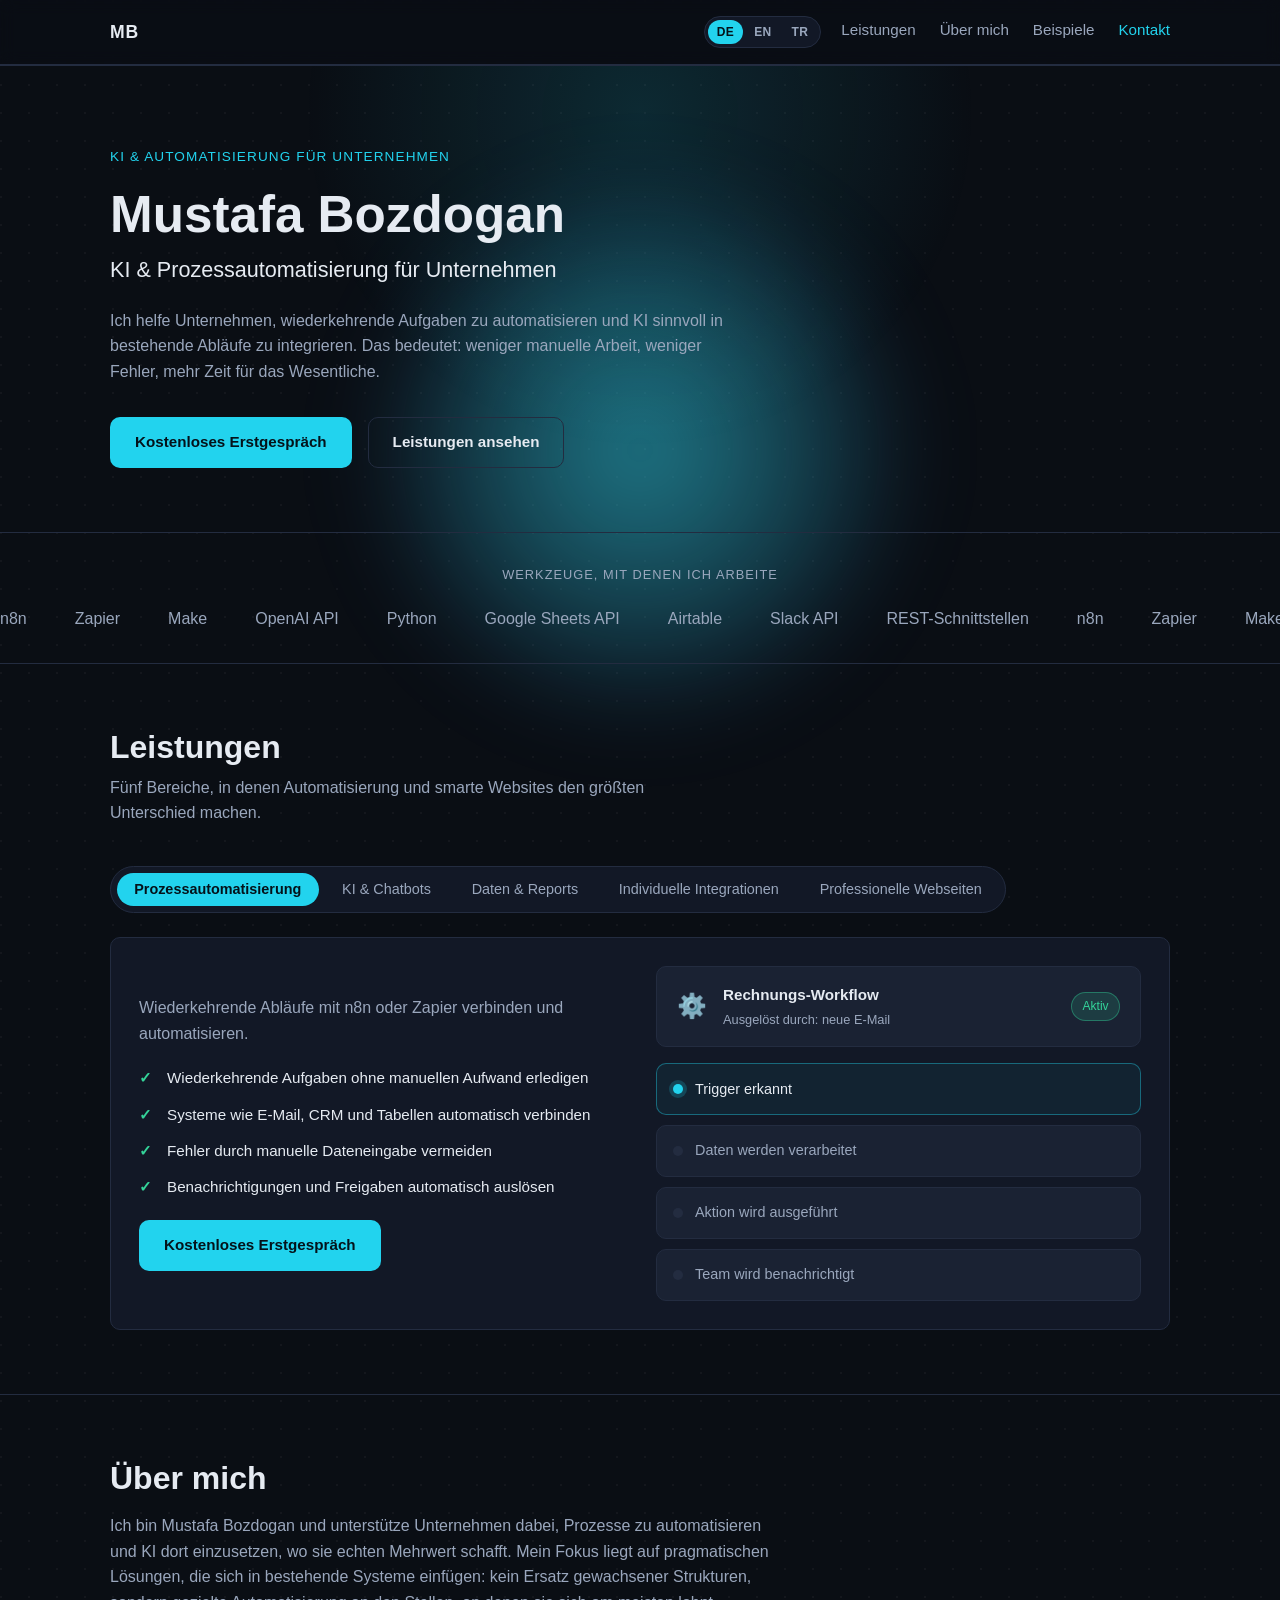
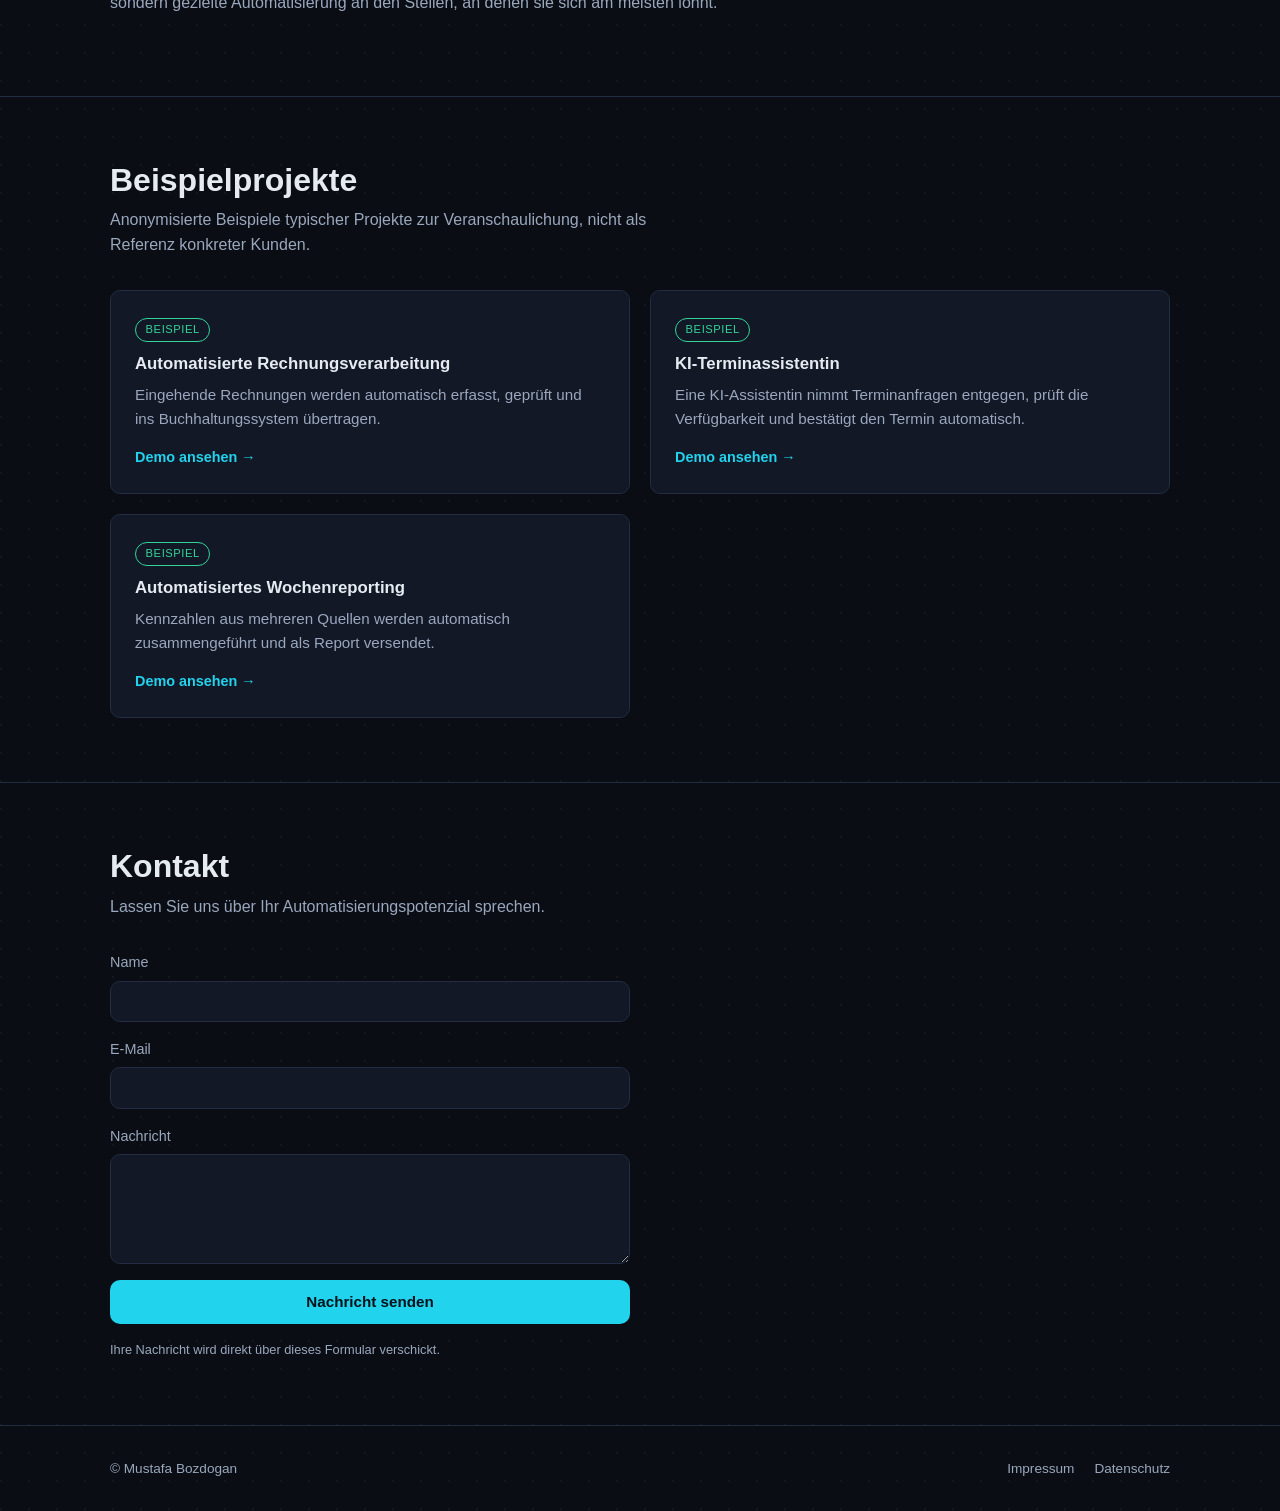
==== index.html @ 4655aa4f "Add "Professionelle Webseiten" service tab and site favicon New 5th services tab (DE/EN/TR) covering" ====
<!doctype html>
<html lang="de">
<head>
  <meta charset="UTF-8">
  <meta name="viewport" content="width=device-width, initial-scale=1.0">
  <title>Mustafa Bozdogan — KI & Prozessautomatisierung für Unternehmen</title>
  <meta name="description" content="Mustafa Bozdogan unterstützt Unternehmen bei der Automatisierung von Prozessen mit KI, n8n/Zapier-Workflows, Daten-Reporting und individuellen Software-Integrationen.">
  <meta property="og:title" content="Mustafa Bozdogan — KI & Prozessautomatisierung für Unternehmen">
  <meta property="og:description" content="KI- und Prozessautomatisierung für Unternehmen: Workflows, Chatbots, Reporting, individuelle Integrationen.">
  <meta property="og:type" content="website">
  <meta name="theme-color" content="#0a0e14">
  <link rel="icon" href="data:image/svg+xml,%3Csvg xmlns='http://www.w3.org/2000/svg' viewBox='0 0 64 64'%3E%3Crect width='64' height='64' rx='14' fill='%230a0e14'/%3E%3Ctext x='32' y='42' font-family='system-ui,sans-serif' font-size='26' font-weight='700' fill='%2322d3ee' text-anchor='middle'%3EMB%3C/text%3E%3C/svg%3E">
  <link rel="stylesheet" href="styles.css">
</head>
<body>
  <div class="scroll-progress" id="scrollProgress"></div>
  <header class="site-header">
    <div class="container header-inner">
      <a href="#hero" class="logo">MB</a>
      <div class="header-right">
        <div class="lang-switcher" role="group" aria-label="Sprache wählen / Language / Dil">
          <button type="button" class="lang-btn active" data-lang="de" aria-pressed="true">DE</button>
          <button type="button" class="lang-btn" data-lang="en" aria-pressed="false">EN</button>
          <button type="button" class="lang-btn" data-lang="tr" aria-pressed="false">TR</button>
        </div>
        <nav class="nav" id="nav">
          <a href="#services" data-i18n="nav.services">Leistungen</a>
          <a href="#about" data-i18n="nav.about">Über mich</a>
          <a href="#references" data-i18n="nav.references">Beispiele</a>
          <a href="#contact" class="nav-cta" data-i18n="nav.contact">Kontakt</a>
        </nav>
        <button class="nav-toggle" id="navToggle" aria-label="Menü öffnen" data-i18n-aria="nav.toggleLabel" aria-expanded="false" aria-controls="nav">
          <span></span><span></span><span></span>
        </button>
      </div>
    </div>
  </header>

  <main>
    <section id="hero" class="hero">
      <div class="container hero-inner">
        <p class="eyebrow reveal" style="transition-delay:0ms" data-i18n="hero.eyebrow">KI & Automatisierung für Unternehmen</p>
        <h1 class="reveal" style="transition-delay:80ms">Mustafa Bozdogan</h1>
        <p class="tagline reveal" style="transition-delay:160ms" data-i18n="hero.tagline">KI &amp; Prozessautomatisierung für Unternehmen</p>
        <p class="hero-text reveal" style="transition-delay:240ms" data-i18n="hero.text">
          Ich helfe Unternehmen, wiederkehrende Aufgaben zu automatisieren und
          KI sinnvoll in bestehende Abläufe zu integrieren. Das bedeutet: weniger
          manuelle Arbeit, weniger Fehler, mehr Zeit für das Wesentliche.
        </p>
        <div class="hero-actions reveal" style="transition-delay:320ms">
          <a href="#contact" class="btn btn-primary" data-i18n="common.ctaPrimary">Kostenloses Erstgespräch</a>
          <a href="#services" class="btn btn-secondary" data-i18n="hero.ctaSecondary">Leistungen ansehen</a>
        </div>
      </div>
    </section>

    <div class="ticker">
      <p class="ticker-label" data-i18n="ticker.label">Werkzeuge, mit denen ich arbeite</p>
      <div class="ticker-track">
        <div class="ticker-group">
          <span>n8n</span>
          <span>Zapier</span>
          <span>Make</span>
          <span>OpenAI API</span>
          <span>Python</span>
          <span>Google Sheets API</span>
          <span>Airtable</span>
          <span>Slack API</span>
          <span data-i18n="ticker.restApis">REST-Schnittstellen</span>
        </div>
        <div class="ticker-group" aria-hidden="true">
          <span>n8n</span>
          <span>Zapier</span>
          <span>Make</span>
          <span>OpenAI API</span>
          <span>Python</span>
          <span>Google Sheets API</span>
          <span>Airtable</span>
          <span>Slack API</span>
          <span data-i18n="ticker.restApis">REST-Schnittstellen</span>
        </div>
      </div>
    </div>

    <section id="services" class="services">
      <div class="container">
        <h2 class="reveal" data-i18n="services.heading">Leistungen</h2>
        <p class="section-intro reveal" data-i18n="services.intro">Fünf Bereiche, in denen Automatisierung und smarte Websites den größten Unterschied machen.</p>

        <div class="showcase reveal">
          <div class="tabs" role="tablist" aria-label="Leistungen" data-i18n-aria="services.heading">
            <button class="tab active" role="tab" id="tab-automation" aria-selected="true" aria-controls="panel-automation" data-i18n="services.tabAutomation">Prozessautomatisierung</button>
            <button class="tab" role="tab" id="tab-ai" aria-selected="false" aria-controls="panel-ai" tabindex="-1" data-i18n="services.tabAi">KI &amp; Chatbots</button>
            <button class="tab" role="tab" id="tab-data" aria-selected="false" aria-controls="panel-data" tabindex="-1" data-i18n="services.tabData">Daten &amp; Reports</button>
            <button class="tab" role="tab" id="tab-custom" aria-selected="false" aria-controls="panel-custom" tabindex="-1" data-i18n="services.tabCustom">Individuelle Integrationen</button>
            <button class="tab" role="tab" id="tab-web" aria-selected="false" aria-controls="panel-web" tabindex="-1" data-i18n="services.tabWeb">Professionelle Webseiten</button>
          </div>

          <div class="showcase-panel">
            <div class="tabpanel" role="tabpanel" id="panel-automation" aria-labelledby="tab-automation">
              <div class="showcase-text">
                <p data-i18n="services.automation.desc">Wiederkehrende Abläufe mit n8n oder Zapier verbinden und automatisieren.</p>
                <ul class="checklist">
                  <li data-i18n="services.automation.check1">Wiederkehrende Aufgaben ohne manuellen Aufwand erledigen</li>
                  <li data-i18n="services.automation.check2">Systeme wie E-Mail, CRM und Tabellen automatisch verbinden</li>
                  <li data-i18n="services.automation.check3">Fehler durch manuelle Dateneingabe vermeiden</li>
                  <li data-i18n="services.automation.check4">Benachrichtigungen und Freigaben automatisch auslösen</li>
                </ul>
                <a href="#contact" class="btn btn-primary" data-i18n="common.ctaPrimary">Kostenloses Erstgespräch</a>
              </div>
              <div class="showcase-visual">
                <div class="workflow-card">
                  <div class="workflow-card-icon" aria-hidden="true">⚙️</div>
                  <div>
                    <p class="workflow-card-title" data-i18n="services.automation.workflowTitle">Rechnungs-Workflow</p>
                    <p class="workflow-card-meta" data-i18n="services.automation.workflowMeta">Ausgelöst durch: neue E-Mail</p>
                  </div>
                  <span class="workflow-status" data-i18n="common.statusActive">Aktiv</span>
                </div>
                <ol class="stepper">
                  <li class="step active"><span class="step-dot"></span><span data-i18n="services.automation.step1">Trigger erkannt</span></li>
                  <li class="step"><span class="step-dot"></span><span data-i18n="services.automation.step2">Daten werden verarbeitet</span></li>
                  <li class="step"><span class="step-dot"></span><span data-i18n="services.automation.step3">Aktion wird ausgeführt</span></li>
                  <li class="step"><span class="step-dot"></span><span data-i18n="services.automation.step4">Team wird benachrichtigt</span></li>
                </ol>
              </div>
            </div>

            <div class="tabpanel" role="tabpanel" id="panel-ai" aria-labelledby="tab-ai" hidden>
              <div class="showcase-text">
                <p data-i18n="services.ai.desc">KI-gestützte Assistenten für Kundenservice oder interne Nutzung.</p>
                <ul class="checklist">
                  <li data-i18n="services.ai.check1">Kundenanfragen automatisch und rund um die Uhr beantworten</li>
                  <li data-i18n="services.ai.check2">Häufige Fragen sofort lösen, komplexe Fälle weiterleiten</li>
                  <li data-i18n="services.ai.check3">KI an Ihre eigenen Daten und Tools anbinden</li>
                  <li data-i18n="services.ai.check4">Nahtlose Übergabe an Ihr Team, wenn nötig</li>
                </ul>
                <a href="#contact" class="btn btn-primary" data-i18n="common.ctaPrimary">Kostenloses Erstgespräch</a>
              </div>
              <div class="showcase-visual">
                <div class="workflow-card">
                  <div class="workflow-card-icon" aria-hidden="true">🤖</div>
                  <div>
                    <p class="workflow-card-title" data-i18n="services.ai.workflowTitle">Support-Assistent</p>
                    <p class="workflow-card-meta" data-i18n="services.ai.workflowMeta">Kanal: Website-Chat</p>
                  </div>
                  <span class="workflow-status" data-i18n="common.statusActive">Aktiv</span>
                </div>
                <ol class="stepper">
                  <li class="step active"><span class="step-dot"></span><span data-i18n="services.ai.step1">Anfrage eingegangen</span></li>
                  <li class="step"><span class="step-dot"></span><span data-i18n="services.ai.step2">KI analysiert Anliegen</span></li>
                  <li class="step"><span class="step-dot"></span><span data-i18n="services.ai.step3">Antwort wird generiert</span></li>
                  <li class="step"><span class="step-dot"></span><span data-i18n="services.ai.step4">Bei Bedarf an Team übergeben</span></li>
                </ol>
              </div>
            </div>

            <div class="tabpanel" role="tabpanel" id="panel-data" aria-labelledby="tab-data" hidden>
              <div class="showcase-text">
                <p data-i18n="services.data.desc">Automatisch aktualisierte Reports und Dashboards statt manueller Excel-Arbeit.</p>
                <ul class="checklist">
                  <li data-i18n="services.data.check1">Kennzahlen aus mehreren Quellen automatisch zusammenführen</li>
                  <li data-i18n="services.data.check2">Reports pünktlich und ohne manuelle Excel-Arbeit erstellen</li>
                  <li data-i18n="services.data.check3">Dashboards immer aktuell halten</li>
                  <li data-i18n="services.data.check4">Zeit für Analyse statt Datensammlung gewinnen</li>
                </ul>
                <a href="#contact" class="btn btn-primary" data-i18n="common.ctaPrimary">Kostenloses Erstgespräch</a>
              </div>
              <div class="showcase-visual">
                <div class="workflow-card">
                  <div class="workflow-card-icon" aria-hidden="true">📊</div>
                  <div>
                    <p class="workflow-card-title" data-i18n="services.data.workflowTitle">Wochenreport</p>
                    <p class="workflow-card-meta" data-i18n="services.data.workflowMeta">Quellen: 3 Systeme</p>
                  </div>
                  <span class="workflow-status" data-i18n="common.statusActive">Aktiv</span>
                </div>
                <ol class="stepper">
                  <li class="step active"><span class="step-dot"></span><span data-i18n="services.data.step1">Daten werden abgerufen</span></li>
                  <li class="step"><span class="step-dot"></span><span data-i18n="services.data.step2">Werte werden zusammengeführt</span></li>
                  <li class="step"><span class="step-dot"></span><span data-i18n="services.data.step3">Report wird erstellt</span></li>
                  <li class="step"><span class="step-dot"></span><span data-i18n="services.data.step4">Report wird versendet</span></li>
                </ol>
              </div>
            </div>

            <div class="tabpanel" role="tabpanel" id="panel-custom" aria-labelledby="tab-custom" hidden>
              <div class="showcase-text">
                <p data-i18n="services.custom.desc">Maßgeschneiderte Schnittstellen, wenn Standardlösungen nicht ausreichen.</p>
                <ul class="checklist">
                  <li data-i18n="services.custom.check1">Maßgeschneiderte Schnittstellen zwischen Ihren Systemen</li>
                  <li data-i18n="services.custom.check2">Anbindung über APIs an bestehende Software</li>
                  <li data-i18n="services.custom.check3">Lösungen, die zu Ihren bestehenden Abläufen passen</li>
                  <li data-i18n="services.custom.check4">Skalierbar für wachsende Anforderungen</li>
                </ul>
                <a href="#contact" class="btn btn-primary" data-i18n="common.ctaPrimary">Kostenloses Erstgespräch</a>
              </div>
              <div class="showcase-visual">
                <div class="workflow-card">
                  <div class="workflow-card-icon" aria-hidden="true">🔗</div>
                  <div>
                    <p class="workflow-card-title" data-i18n="services.custom.workflowTitle">Individuelle Integration</p>
                    <p class="workflow-card-meta" data-i18n="services.custom.workflowMeta">Verbindung: 2 Systeme</p>
                  </div>
                  <span class="workflow-status" data-i18n="common.statusActive">Aktiv</span>
                </div>
                <ol class="stepper">
                  <li class="step active"><span class="step-dot"></span><span data-i18n="services.custom.step1">Anforderung analysiert</span></li>
                  <li class="step"><span class="step-dot"></span><span data-i18n="services.custom.step2">Schnittstelle entwickelt</span></li>
                  <li class="step"><span class="step-dot"></span><span data-i18n="services.custom.step3">Systeme verbunden</span></li>
                  <li class="step"><span class="step-dot"></span><span data-i18n="services.custom.step4">Getestet &amp; live</span></li>
                </ol>
              </div>
            </div>

            <div class="tabpanel" role="tabpanel" id="panel-web" aria-labelledby="tab-web" hidden>
              <div class="showcase-text">
                <p data-i18n="services.web.desc">Professionelle, moderne Webseiten – schnell, responsive und smart mit Automatisierung und KI verknüpft.</p>
                <ul class="checklist">
                  <li data-i18n="services.web.check1">Moderne, responsive Websites für Unternehmen und Selbstständige</li>
                  <li data-i18n="services.web.check2">Schnelle Ladezeiten und solide SEO-Grundlagen</li>
                  <li data-i18n="services.web.check3">Kontaktformulare, Chat und Automatisierungen direkt integriert</li>
                  <li data-i18n="services.web.check4">Individuelles Design, das zur Marke passt</li>
                </ul>
                <a href="#contact" class="btn btn-primary" data-i18n="common.ctaPrimary">Kostenloses Erstgespräch</a>
              </div>
              <div class="showcase-visual">
                <div class="workflow-card">
                  <div class="workflow-card-icon" aria-hidden="true">🌐</div>
                  <div>
                    <p class="workflow-card-title" data-i18n="services.web.workflowTitle">Firmenwebsite</p>
                    <p class="workflow-card-meta" data-i18n="services.web.workflowMeta">Status: Live geschaltet</p>
                  </div>
                  <span class="workflow-status" data-i18n="common.statusActive">Aktiv</span>
                </div>
                <ol class="stepper">
                  <li class="step active"><span class="step-dot"></span><span data-i18n="services.web.step1">Konzept &amp; Design</span></li>
                  <li class="step"><span class="step-dot"></span><span data-i18n="services.web.step2">Entwicklung</span></li>
                  <li class="step"><span class="step-dot"></span><span data-i18n="services.web.step3">SEO &amp; Performance-Check</span></li>
                  <li class="step"><span class="step-dot"></span><span data-i18n="services.web.step4">Live-Schaltung</span></li>
                </ol>
              </div>
            </div>
          </div>
        </div>
      </div>
    </section>

    <section id="about" class="about">
      <div class="container about-inner">
        <h2 class="reveal" data-i18n="about.heading">Über mich</h2>
        <p class="reveal" data-i18n="about.text">
          Ich bin Mustafa Bozdogan und unterstütze Unternehmen dabei, Prozesse zu
          automatisieren und KI dort einzusetzen, wo sie echten Mehrwert schafft.
          Mein Fokus liegt auf pragmatischen Lösungen, die sich in bestehende
          Systeme einfügen: kein Ersatz gewachsener Strukturen, sondern gezielte
          Automatisierung an den Stellen, an denen sie sich am meisten lohnt.
        </p>
      </div>
    </section>

    <section id="references" class="references">
      <div class="container">
        <h2 class="reveal" data-i18n="references.heading">Beispielprojekte</h2>
        <p class="section-intro reveal" data-i18n="references.intro">
          Anonymisierte Beispiele typischer Projekte zur Veranschaulichung, nicht als
          Referenz konkreter Kunden.
        </p>
        <div class="card-grid">
          <article class="card reveal">
            <span class="card-tag" data-i18n="references.tag">Beispiel</span>
            <h3 data-i18n="references.card1.title">Automatisierte Rechnungsverarbeitung</h3>
            <p data-i18n="references.card1.desc">Eingehende Rechnungen werden automatisch erfasst, geprüft und ins Buchhaltungssystem übertragen.</p>
            <a class="card-demo-link" href="demos/rechnungsverarbeitung.html" data-i18n="references.demoCta">Demo ansehen →</a>
          </article>
          <article class="card reveal">
            <span class="card-tag" data-i18n="references.tag">Beispiel</span>
            <h3 data-i18n="references.card2.title">KI-Terminassistentin</h3>
            <p data-i18n="references.card2.desc">Eine KI-Assistentin nimmt Terminanfragen entgegen, prüft die Verfügbarkeit und bestätigt den Termin automatisch.</p>
            <a class="card-demo-link" href="demos/terminassistentin.html" data-i18n="references.demoCta">Demo ansehen →</a>
          </article>
          <article class="card reveal">
            <span class="card-tag" data-i18n="references.tag">Beispiel</span>
            <h3 data-i18n="references.card3.title">Automatisiertes Wochenreporting</h3>
            <p data-i18n="references.card3.desc">Kennzahlen aus mehreren Quellen werden automatisch zusammengeführt und als Report versendet.</p>
            <a class="card-demo-link" href="demos/wochenbericht.html" data-i18n="references.demoCta">Demo ansehen →</a>
          </article>
        </div>
      </div>
    </section>

    <section id="contact" class="contact">
      <div class="container contact-inner">
        <h2 class="reveal" data-i18n="contact.heading">Kontakt</h2>
        <p class="section-intro reveal" data-i18n="contact.intro">Lassen Sie uns über Ihr Automatisierungspotenzial sprechen.</p>
        <form class="contact-form reveal" id="contactForm">
          <input type="hidden" name="access_key" value="852c663d-077a-46c2-bead-4a52824ffb37">
          <input type="hidden" name="subject" value="Neue Kontaktanfrage über die Website">
          <input type="checkbox" name="botcheck" class="hidden-field" tabindex="-1" autocomplete="off">
          <div class="form-row">
            <label for="name" data-i18n="contact.labelName">Name</label>
            <input type="text" id="name" name="name" required autocomplete="name">
          </div>
          <div class="form-row">
            <label for="email" data-i18n="contact.labelEmail">E-Mail</label>
            <input type="email" id="email" name="email" required autocomplete="email">
          </div>
          <div class="form-row">
            <label for="message" data-i18n="contact.labelMessage">Nachricht</label>
            <textarea id="message" name="message" rows="5" required></textarea>
          </div>
          <button type="submit" class="btn btn-primary" data-i18n="contact.submit">Nachricht senden</button>
          <p class="form-note" id="formStatus" data-i18n="contact.note">Ihre Nachricht wird direkt über dieses Formular verschickt.</p>
        </form>
      </div>
    </section>
  </main>

  <footer class="site-footer">
    <div class="container footer-inner">
      <p>&copy; <span id="year"></span> Mustafa Bozdogan</p>
      <nav class="footer-nav">
        <a href="impressum.html" data-i18n="footer.impressum">Impressum</a>
        <a href="datenschutz.html" data-i18n="footer.datenschutz">Datenschutz</a>
      </nav>
    </div>
  </footer>

  <script src="i18n.js"></script>
  <script src="script.js"></script>
</body>
</html>
---- styles.css ----
:root {
  --bg: #0a0e14;
  --surface: #121826;
  --surface-2: #1a2233;
  --border: #232c40;
  --text: #e6ebf2;
  --text-muted: #9aa7bd;
  --accent: #22d3ee;
  --accent-2: #34d399;
  --radius: 10px;
  --max-width: 1100px;
  --font: -apple-system, BlinkMacSystemFont, "Segoe UI", Roboto, Helvetica, Arial, sans-serif;
}

* {
  box-sizing: border-box;
}

html {
  scroll-behavior: smooth;
}

body {
  margin: 0;
  background: var(--bg);
  background-image:
    radial-gradient(circle at 1px 1px, rgba(255, 255, 255, 0.04) 1px, transparent 0);
  background-size: 28px 28px;
  color: var(--text);
  font-family: var(--font);
  line-height: 1.6;
  position: relative;
}

/* Site-wide ambient background: three blurred color blobs that drift
   independently behind all content. Fixed so it stays alive as you
   scroll, not just in the hero. Each blob animates via its own
   background-position entry so they don't move as one rigid group. */
body::before {
  content: "";
  position: fixed;
  inset: 0;
  z-index: -1;
  background-image:
    radial-gradient(34vw 34vw, rgba(34, 211, 238, 0.3), transparent 65%),
    radial-gradient(30vw 30vw, rgba(52, 211, 153, 0.22), transparent 65%),
    radial-gradient(36vw 36vw, rgba(59, 130, 246, 0.22), transparent 65%);
  background-repeat: no-repeat;
  background-position: 18% 22%, 82% 28%, 50% 85%;
  filter: blur(35px);
  animation: bg-drift 20s ease-in-out infinite;
  pointer-events: none;
}

@keyframes bg-drift {
  0%   { background-position: 18% 22%, 82% 28%, 50% 85%; }
  25%  { background-position: 38% 38%, 62% 55%, 70% 60%; }
  50%  { background-position: 12% 55%, 88% 12%, 30% 92%; }
  75%  { background-position: 32% 15%, 70% 42%, 58% 68%; }
  100% { background-position: 18% 22%, 82% 28%, 50% 85%; }
}

.container {
  max-width: var(--max-width);
  margin: 0 auto;
  padding: 0 1.25rem;
}

h1, h2, h3 {
  line-height: 1.2;
  margin: 0 0 0.5rem;
}

h2 {
  font-size: clamp(1.5rem, 1.2rem + 1.2vw, 2rem);
}

p {
  color: var(--text-muted);
}

a {
  color: var(--accent);
  text-decoration: none;
}

a:hover {
  text-decoration: underline;
}

/* Header */

.site-header {
  position: sticky;
  top: 0;
  z-index: 10;
  background: rgba(10, 14, 20, 0.85);
  backdrop-filter: blur(8px);
  border-bottom: 1px solid var(--border);
  transition: box-shadow 0.3s ease, border-color 0.3s ease;
}

.site-header.scrolled {
  box-shadow: 0 8px 24px rgba(0, 0, 0, 0.35);
  border-bottom-color: rgba(34, 211, 238, 0.25);
}

.header-inner {
  display: flex;
  align-items: center;
  justify-content: space-between;
  height: 64px;
}

.logo {
  font-weight: 700;
  font-size: 1.1rem;
  letter-spacing: 0.05em;
  color: var(--text);
  text-decoration: none;
}

.header-right {
  display: flex;
  align-items: center;
  gap: 1.25rem;
}

.lang-switcher {
  display: flex;
  gap: 0.15rem;
  background: var(--surface);
  border: 1px solid var(--border);
  border-radius: 999px;
  padding: 0.2rem;
  flex-shrink: 0;
}

.lang-btn {
  border: none;
  background: transparent;
  color: var(--text-muted);
  font-family: inherit;
  font-size: 0.75rem;
  font-weight: 600;
  letter-spacing: 0.03em;
  padding: 0.32rem 0.55rem;
  border-radius: 999px;
  cursor: pointer;
  transition: background 0.2s ease, color 0.2s ease;
}

.lang-btn:hover {
  color: var(--text);
}

.lang-btn.active {
  background: var(--accent);
  color: #04121a;
}

.nav {
  display: none;
  align-items: center;
  gap: 1.5rem;
}

.nav a {
  position: relative;
  color: var(--text-muted);
  font-size: 0.95rem;
  padding-bottom: 4px;
}

.nav a::after {
  content: "";
  position: absolute;
  left: 0;
  bottom: 0;
  width: 0;
  height: 2px;
  background: var(--accent);
  transition: width 0.25s ease;
}

.nav a:hover {
  color: var(--text);
  text-decoration: none;
}

.nav a:hover::after,
.nav a.active::after {
  width: 100%;
}

.nav a.active {
  color: var(--text);
}

.nav-cta {
  color: var(--accent) !important;
}

.nav-toggle {
  display: flex;
  flex-direction: column;
  justify-content: center;
  gap: 5px;
  width: 36px;
  height: 36px;
  background: none;
  border: 1px solid var(--border);
  border-radius: 6px;
  cursor: pointer;
}

.nav-toggle span {
  display: block;
  height: 2px;
  margin: 0 7px;
  background: var(--text);
}

@media (min-width: 720px) {
  .nav {
    display: flex;
  }
  .nav-toggle {
    display: none;
  }
}

.nav.open {
  display: flex;
  flex-direction: column;
  position: absolute;
  top: 64px;
  left: 0;
  right: 0;
  background: var(--surface);
  border-bottom: 1px solid var(--border);
  padding: 1rem 1.25rem;
  gap: 1rem;
}

/* Hero */

.hero {
  position: relative;
  overflow: hidden;
  padding: 5rem 0 4rem;
}

.hero::before {
  content: "";
  position: absolute;
  inset: 0;
  background: radial-gradient(
    480px circle at var(--mx, 50%) var(--my, 10%),
    rgba(34, 211, 238, 0.14),
    transparent 70%
  );
  pointer-events: none;
}


.hero-inner {
  position: relative;
  z-index: 1;
}

.eyebrow {
  color: var(--accent);
  font-size: 0.85rem;
  letter-spacing: 0.08em;
  text-transform: uppercase;
  margin: 0 0 1rem;
}

.hero h1 {
  font-size: clamp(2.2rem, 1.8rem + 2vw, 3.2rem);
}

.tagline {
  font-size: clamp(1.1rem, 1rem + 0.5vw, 1.35rem);
  color: var(--text);
  margin: 0 0 1.25rem;
}

.hero-text {
  max-width: 620px;
  margin: 0 0 2rem;
}

.hero-actions {
  display: flex;
  flex-wrap: wrap;
  gap: 1rem;
}

.btn {
  display: inline-block;
  padding: 0.8rem 1.5rem;
  border-radius: var(--radius);
  font-weight: 600;
  font-size: 0.95rem;
  text-decoration: none;
  border: 1px solid transparent;
  cursor: pointer;
}

.btn:hover {
  text-decoration: none;
}

.btn-primary {
  background: var(--accent);
  color: #04121a;
}

.btn-primary:hover {
  background: #4ddfef;
}

.btn-secondary {
  background: transparent;
  border-color: var(--border);
  color: var(--text);
}

.btn-secondary:hover {
  border-color: var(--accent);
  color: var(--accent);
}

.hero .btn-primary {
  animation: cta-pulse 2.8s ease-in-out infinite;
}

.hero .btn-primary:hover {
  animation-play-state: paused;
}

@keyframes cta-pulse {
  0%, 100% { box-shadow: 0 0 0 0 rgba(34, 211, 238, 0.35); }
  50% { box-shadow: 0 0 0 10px rgba(34, 211, 238, 0); }
}

/* Sections */

section {
  padding: 4rem 0;
  border-top: 1px solid var(--border);
}

.section-intro {
  margin: 0 0 2rem;
  max-width: 560px;
}

.card-grid {
  display: grid;
  grid-template-columns: 1fr;
  gap: 1.25rem;
}

@media (min-width: 640px) {
  .card-grid {
    grid-template-columns: repeat(2, 1fr);
  }
}

.card {
  background: var(--surface);
  border: 1px solid var(--border);
  border-radius: var(--radius);
  padding: 1.5rem;
  transition: transform 0.25s ease, border-color 0.25s ease, box-shadow 0.25s ease;
}

.card:hover {
  transform: translateY(-4px);
  border-color: rgba(34, 211, 238, 0.4);
  box-shadow: 0 12px 30px rgba(0, 0, 0, 0.35);
}

.card-icon {
  font-size: 1.6rem;
  margin-bottom: 0.75rem;
}

.card h3 {
  font-size: 1.05rem;
  color: var(--text);
}

.card p {
  margin: 0;
  font-size: 0.95rem;
}

.card-tag {
  display: inline-block;
  font-size: 0.7rem;
  text-transform: uppercase;
  letter-spacing: 0.05em;
  color: var(--accent-2);
  border: 1px solid var(--accent-2);
  border-radius: 999px;
  padding: 0.15rem 0.6rem;
  margin-bottom: 0.75rem;
}

.card-demo-link {
  display: inline-block;
  margin-top: 0.9rem;
  font-size: 0.9rem;
  font-weight: 600;
  color: var(--accent);
  text-decoration: none;
}

.card-demo-link:hover {
  text-decoration: underline;
}

.about-inner p {
  max-width: 680px;
}

/* Services showcase (tabs + live process panel) */

.showcase {
  margin-top: 2.5rem;
}

.tabs {
  display: flex;
  flex-wrap: nowrap;
  overflow-x: auto;
  gap: 0.35rem;
  background: var(--surface);
  border: 1px solid var(--border);
  border-radius: 999px;
  padding: 0.35rem;
  width: fit-content;
  max-width: 100%;
}

.tab {
  flex-shrink: 0;
  padding: 0.55rem 1.1rem;
  border-radius: 999px;
  border: none;
  background: transparent;
  color: var(--text-muted);
  font-family: inherit;
  font-size: 0.9rem;
  cursor: pointer;
  transition: background 0.25s ease, color 0.25s ease;
}

.tab:hover {
  color: var(--text);
}

.tab.active {
  background: var(--accent);
  color: #04121a;
  font-weight: 600;
}

.showcase-panel {
  margin-top: 1.5rem;
  background: var(--surface);
  border: 1px solid var(--border);
  border-radius: var(--radius);
  padding: 1.75rem;
}

.tabpanel {
  display: grid;
  grid-template-columns: 1fr;
  gap: 2rem;
}

.tabpanel[hidden] {
  display: none;
}

@media (min-width: 800px) {
  .tabpanel {
    grid-template-columns: 1fr 1fr;
    align-items: center;
  }
}

.showcase-text p {
  margin-top: 0;
}

.checklist {
  list-style: none;
  margin: 1.25rem 0;
  padding: 0;
  display: flex;
  flex-direction: column;
  gap: 0.75rem;
}

.checklist li {
  position: relative;
  padding-left: 1.75rem;
  color: var(--text);
  font-size: 0.95rem;
}

.checklist li::before {
  content: "✓";
  position: absolute;
  left: 0;
  top: 0;
  color: var(--accent-2);
  font-weight: 700;
}

.showcase-visual {
  display: flex;
  flex-direction: column;
  gap: 1rem;
}

.workflow-card {
  display: flex;
  align-items: center;
  gap: 1rem;
  background: var(--surface-2);
  border: 1px solid var(--border);
  border-radius: var(--radius);
  padding: 1rem 1.25rem;
}

.workflow-card-icon {
  font-size: 1.5rem;
}

.workflow-card-title {
  margin: 0;
  font-weight: 600;
  color: var(--text);
  font-size: 0.95rem;
}

.workflow-card-meta {
  margin: 0.15rem 0 0;
  font-size: 0.8rem;
}

.workflow-status {
  margin-left: auto;
  font-size: 0.75rem;
  padding: 0.25rem 0.65rem;
  border-radius: 999px;
  background: rgba(52, 211, 153, 0.15);
  color: var(--accent-2);
  border: 1px solid rgba(52, 211, 153, 0.4);
  white-space: nowrap;
}

.stepper {
  list-style: none;
  margin: 0;
  padding: 0;
  display: flex;
  flex-direction: column;
  gap: 0.6rem;
}

.step {
  display: flex;
  align-items: center;
  gap: 0.75rem;
  padding: 0.85rem 1rem;
  background: var(--surface-2);
  border: 1px solid var(--border);
  border-radius: var(--radius);
  font-size: 0.9rem;
  color: var(--text-muted);
  transition: border-color 0.3s ease, color 0.3s ease, background 0.3s ease;
}

.step-dot {
  width: 10px;
  height: 10px;
  border-radius: 50%;
  background: var(--border);
  flex-shrink: 0;
  transition: background 0.3s ease, box-shadow 0.3s ease;
}

.step.active {
  color: var(--text);
  border-color: rgba(34, 211, 238, 0.4);
  background: rgba(34, 211, 238, 0.06);
}

.step.active .step-dot {
  background: var(--accent);
  box-shadow: 0 0 0 4px rgba(34, 211, 238, 0.2);
}

/* Contact */

.contact-form {
  max-width: 520px;
  display: flex;
  flex-direction: column;
  gap: 1rem;
}

.form-row {
  display: flex;
  flex-direction: column;
  gap: 0.4rem;
}

.form-row label {
  font-size: 0.9rem;
  color: var(--text-muted);
}

.form-row input,
.form-row textarea {
  background: var(--surface);
  border: 1px solid var(--border);
  border-radius: var(--radius);
  padding: 0.7rem 0.9rem;
  color: var(--text);
  font-family: inherit;
  font-size: 0.95rem;
}

.form-row input:focus,
.form-row textarea:focus {
  outline: none;
  border-color: var(--accent);
}

.form-note {
  font-size: 0.8rem;
  margin: 0;
}

.hidden-field {
  display: none;
}

/* Scroll progress bar */

.scroll-progress {
  position: fixed;
  top: 0;
  left: 0;
  height: 3px;
  width: 0%;
  background: linear-gradient(90deg, var(--accent), var(--accent-2));
  z-index: 50;
}

/* Reveal on scroll */

.reveal {
  opacity: 1;
  transform: none;
}

/* Only hide-then-reveal once JS has confirmed it can run the observer/fallback
   that brings content back — otherwise content must default to visible. */
.js-ready .reveal {
  opacity: 0;
  transform: translateY(24px);
  transition: opacity 0.7s ease, transform 0.7s ease;
}

.js-ready .reveal.is-visible {
  opacity: 1;
  transform: none;
}

/* Tools ticker */

.ticker {
  border-top: 1px solid var(--border);
  padding: 2rem 0;
  overflow: hidden;
}

.ticker-label {
  text-align: center;
  font-size: 0.8rem;
  letter-spacing: 0.08em;
  text-transform: uppercase;
  color: var(--text-muted);
  margin: 0 0 1.25rem;
}

.ticker-track {
  display: flex;
  width: max-content;
  animation: ticker-scroll 26s linear infinite;
}

.ticker-group {
  display: flex;
  gap: 3rem;
  padding-right: 3rem;
}

.ticker-track span {
  font-size: 1rem;
  color: var(--text-muted);
  white-space: nowrap;
}

@keyframes ticker-scroll {
  from { transform: translateX(0); }
  to { transform: translateX(-50%); }
}

/* Reduced motion: respect user preference, disable non-essential motion */

@media (prefers-reduced-motion: reduce) {
  html {
    scroll-behavior: auto;
  }
  *,
  *::before,
  *::after {
    animation-duration: 0.01ms !important;
    animation-iteration-count: 1 !important;
    transition-duration: 0.01ms !important;
    scroll-behavior: auto !important;
  }
}

/* Legal pages */

.legal {
  padding: 3rem 0 4rem;
  max-width: 720px;
}

.legal h1 {
  font-size: clamp(1.8rem, 1.5rem + 1vw, 2.4rem);
  margin-bottom: 1.5rem;
}

.legal h2 {
  margin-top: 2rem;
  font-size: 1.15rem;
}

/* Footer */

.site-footer {
  border-top: 1px solid var(--border);
  padding: 2rem 0;
}

.footer-inner {
  display: flex;
  flex-direction: column;
  gap: 0.75rem;
  align-items: flex-start;
}

.footer-inner p {
  margin: 0;
  font-size: 0.85rem;
}

.footer-nav {
  display: flex;
  gap: 1.25rem;
}

.footer-nav a {
  color: var(--text-muted);
  font-size: 0.85rem;
}

@media (min-width: 640px) {
  .footer-inner {
    flex-direction: row;
    justify-content: space-between;
    align-items: center;
  }
}
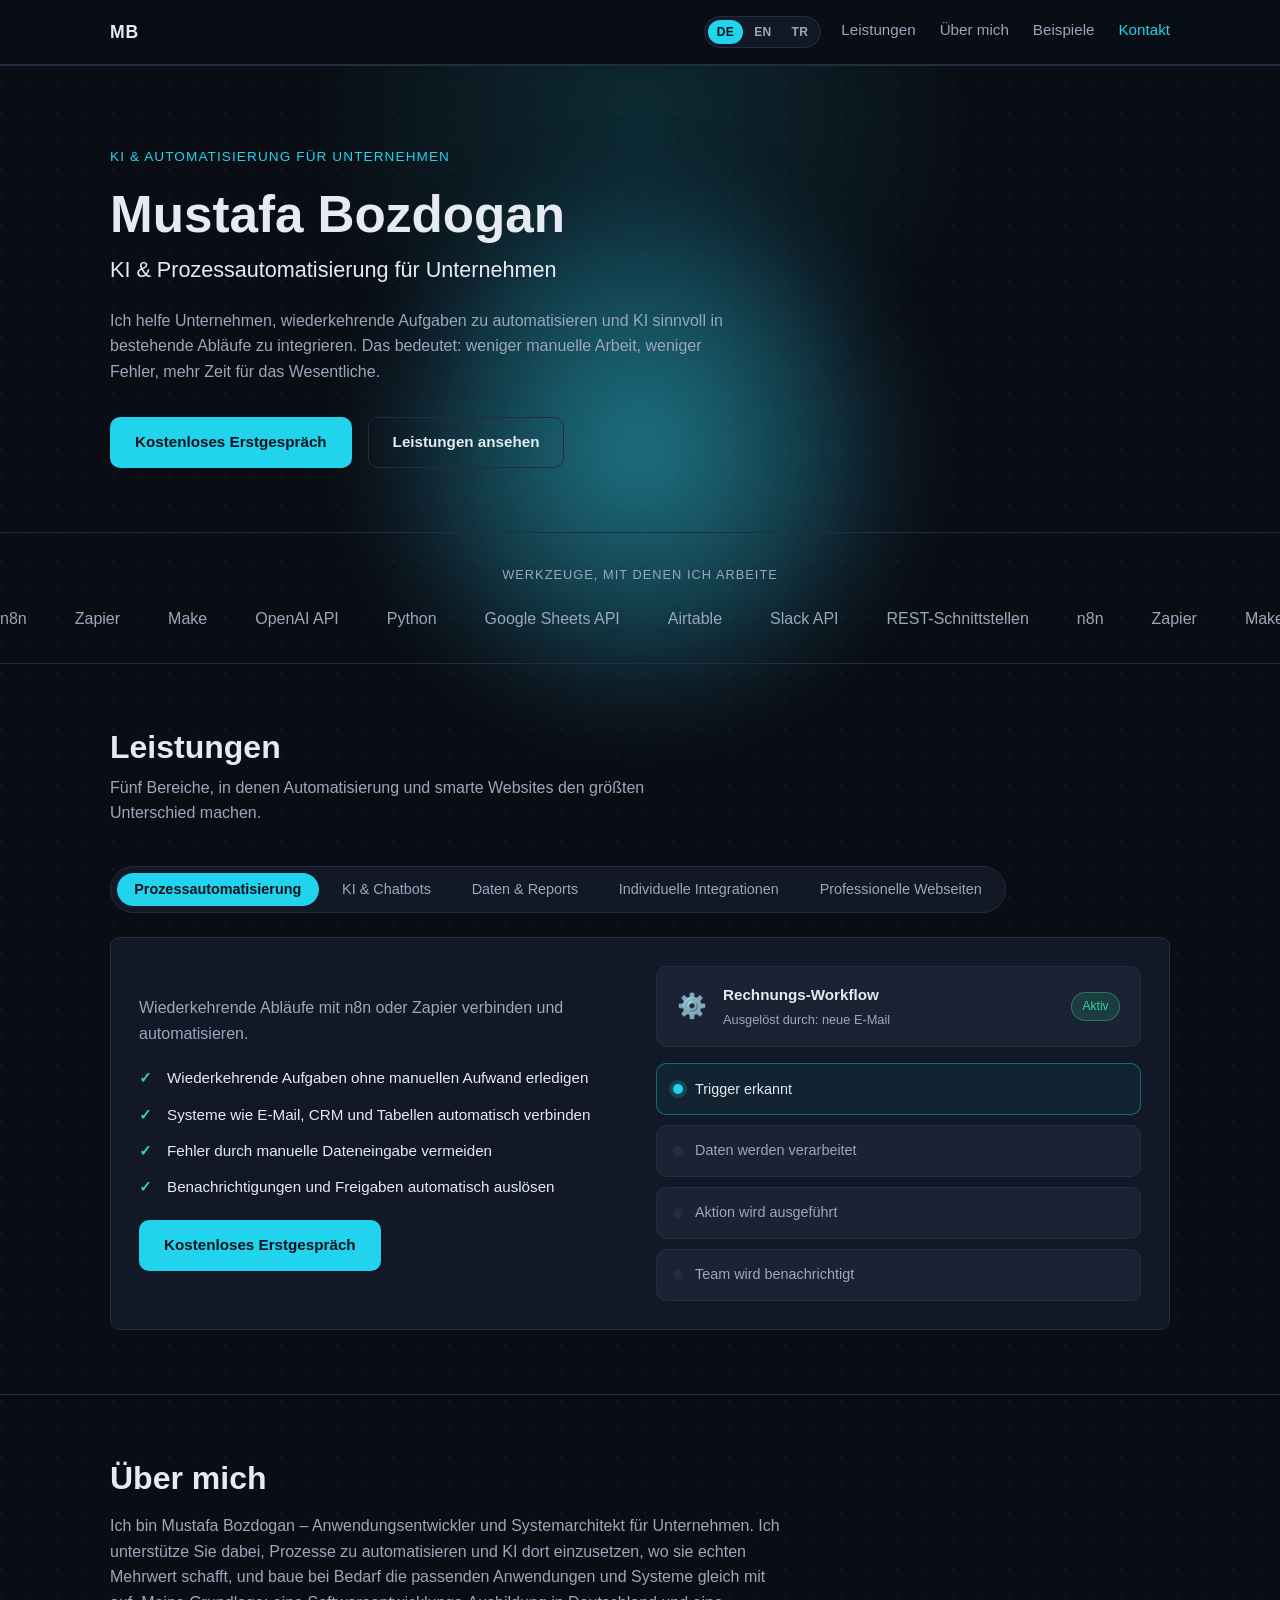
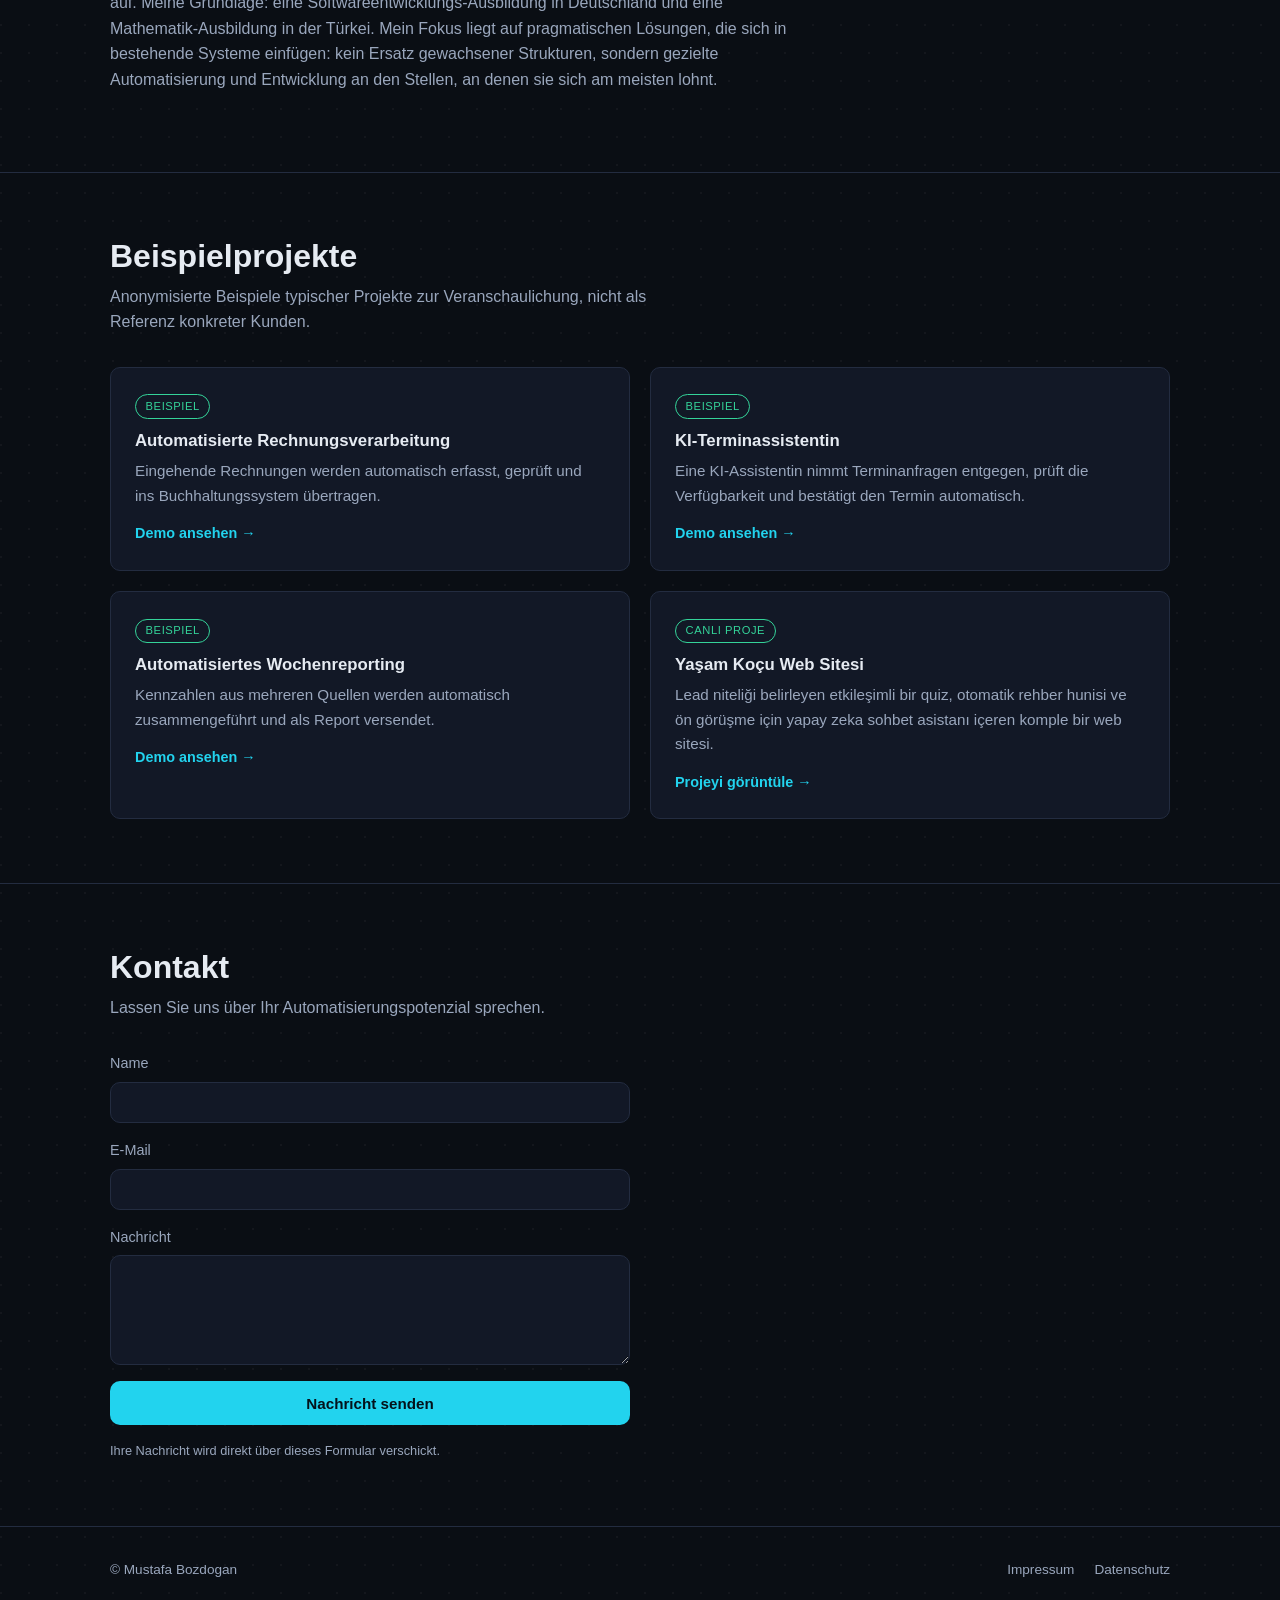
==== commit d1d7616a: "Add live project reference card for Gönül Erciyes coaching site Co-Authored-By: Claude Sonnet 5 <nor" ====
--- a/index.html
+++ b/index.html
@@ -285,6 +285,12 @@
             <p data-i18n="references.card3.desc">Kennzahlen aus mehreren Quellen werden automatisch zusammengeführt und als Report versendet.</p>
             <a class="card-demo-link" href="demos/wochenbericht.html" data-i18n="references.demoCta">Demo ansehen →</a>
           </article>
+          <article class="card reveal">
+            <span class="card-tag">Canlı Proje</span>
+            <h3>Yaşam Koçu Web Sitesi</h3>
+            <p>Lead niteliği belirleyen etkileşimli bir quiz, otomatik rehber hunisi ve ön görüşme için yapay zeka sohbet asistanı içeren komple bir web sitesi.</p>
+            <a class="card-demo-link" href="https://gonul-erciyes-site.vercel.app/rehber.html" target="_blank" rel="noopener">Projeyi görüntüle →</a>
+          </article>
         </div>
       </div>
     </section>
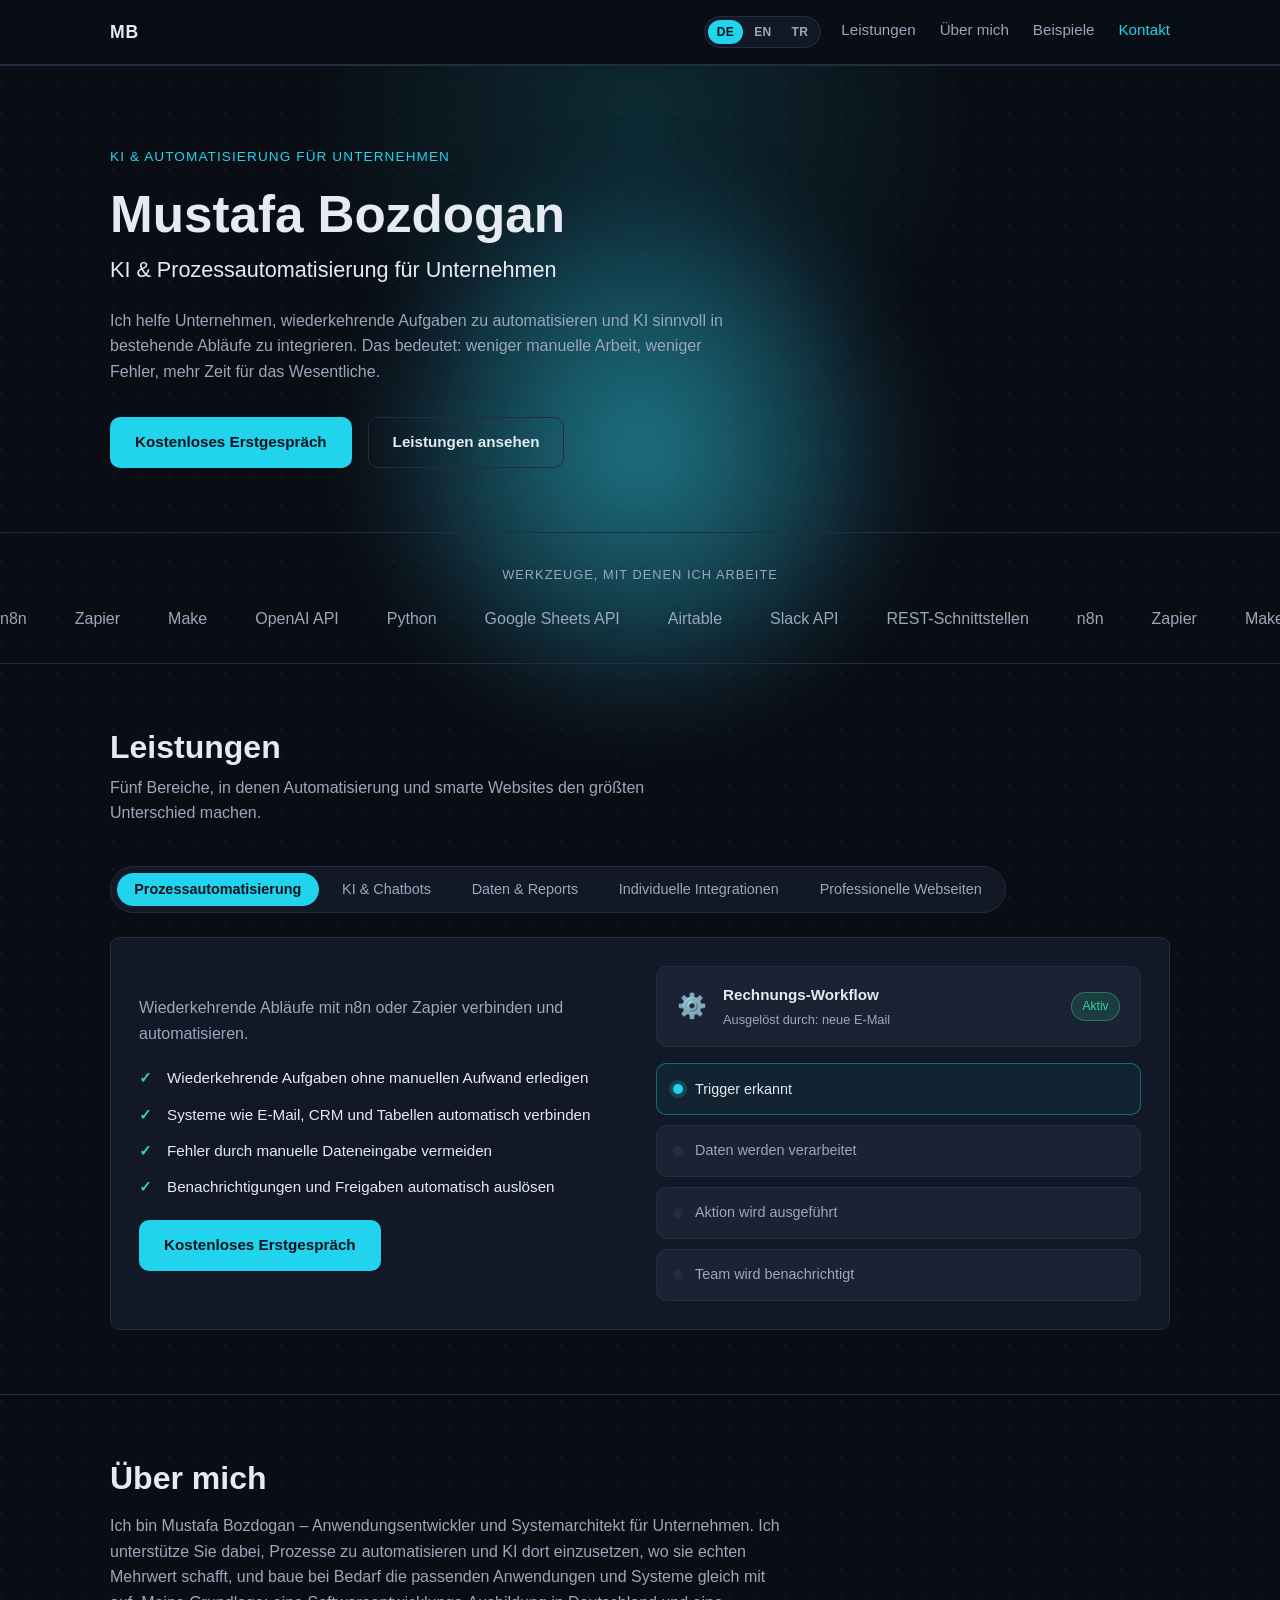
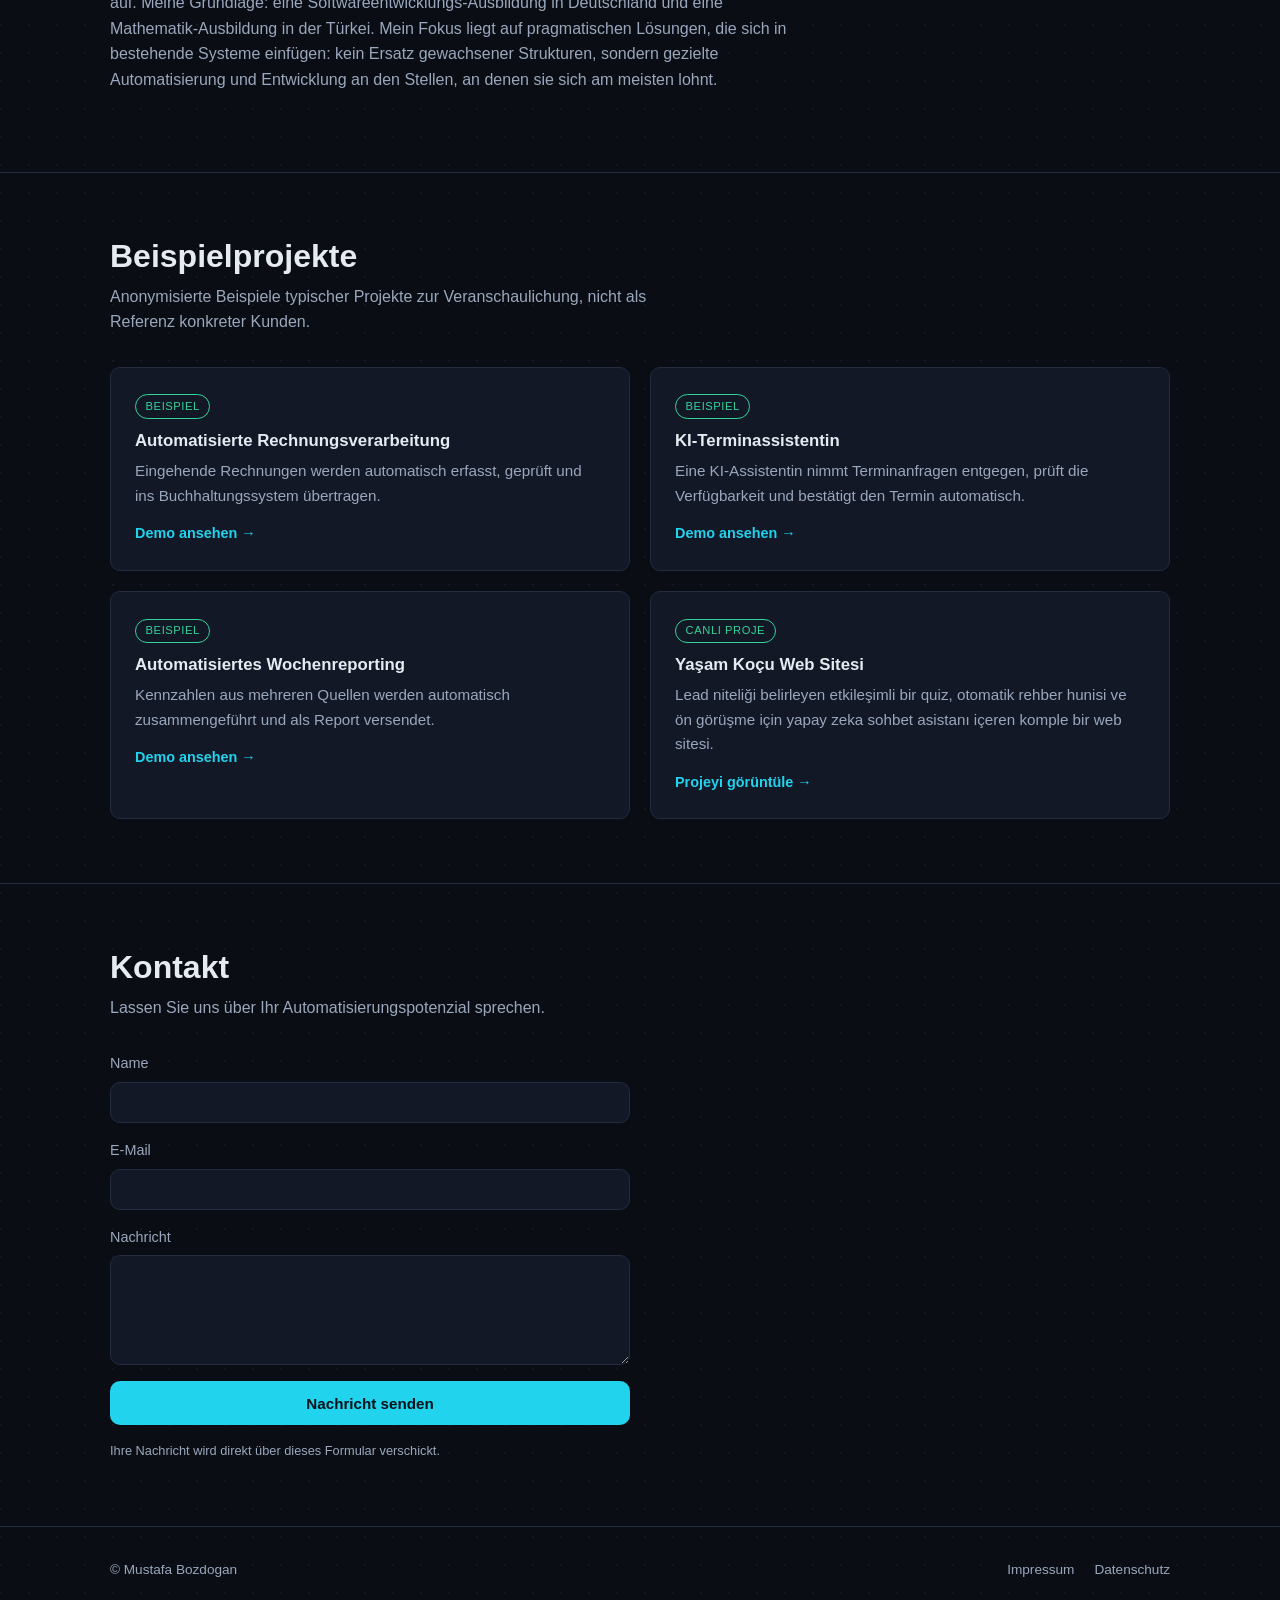
==== commit 1bd3dcdb: "Link live project card to the workshop section instead of the guide page Co-Authored-By: Claude Sonn" ====
--- a/index.html
+++ b/index.html
@@ -289,7 +289,7 @@
             <span class="card-tag">Canlı Proje</span>
             <h3>Yaşam Koçu Web Sitesi</h3>
             <p>Lead niteliği belirleyen etkileşimli bir quiz, otomatik rehber hunisi ve ön görüşme için yapay zeka sohbet asistanı içeren komple bir web sitesi.</p>
-            <a class="card-demo-link" href="https://gonul-erciyes-site.vercel.app/rehber.html" target="_blank" rel="noopener">Projeyi görüntüle →</a>
+            <a class="card-demo-link" href="https://gonul-erciyes-site.vercel.app/#atolye" target="_blank" rel="noopener">Projeyi görüntüle →</a>
           </article>
         </div>
       </div>
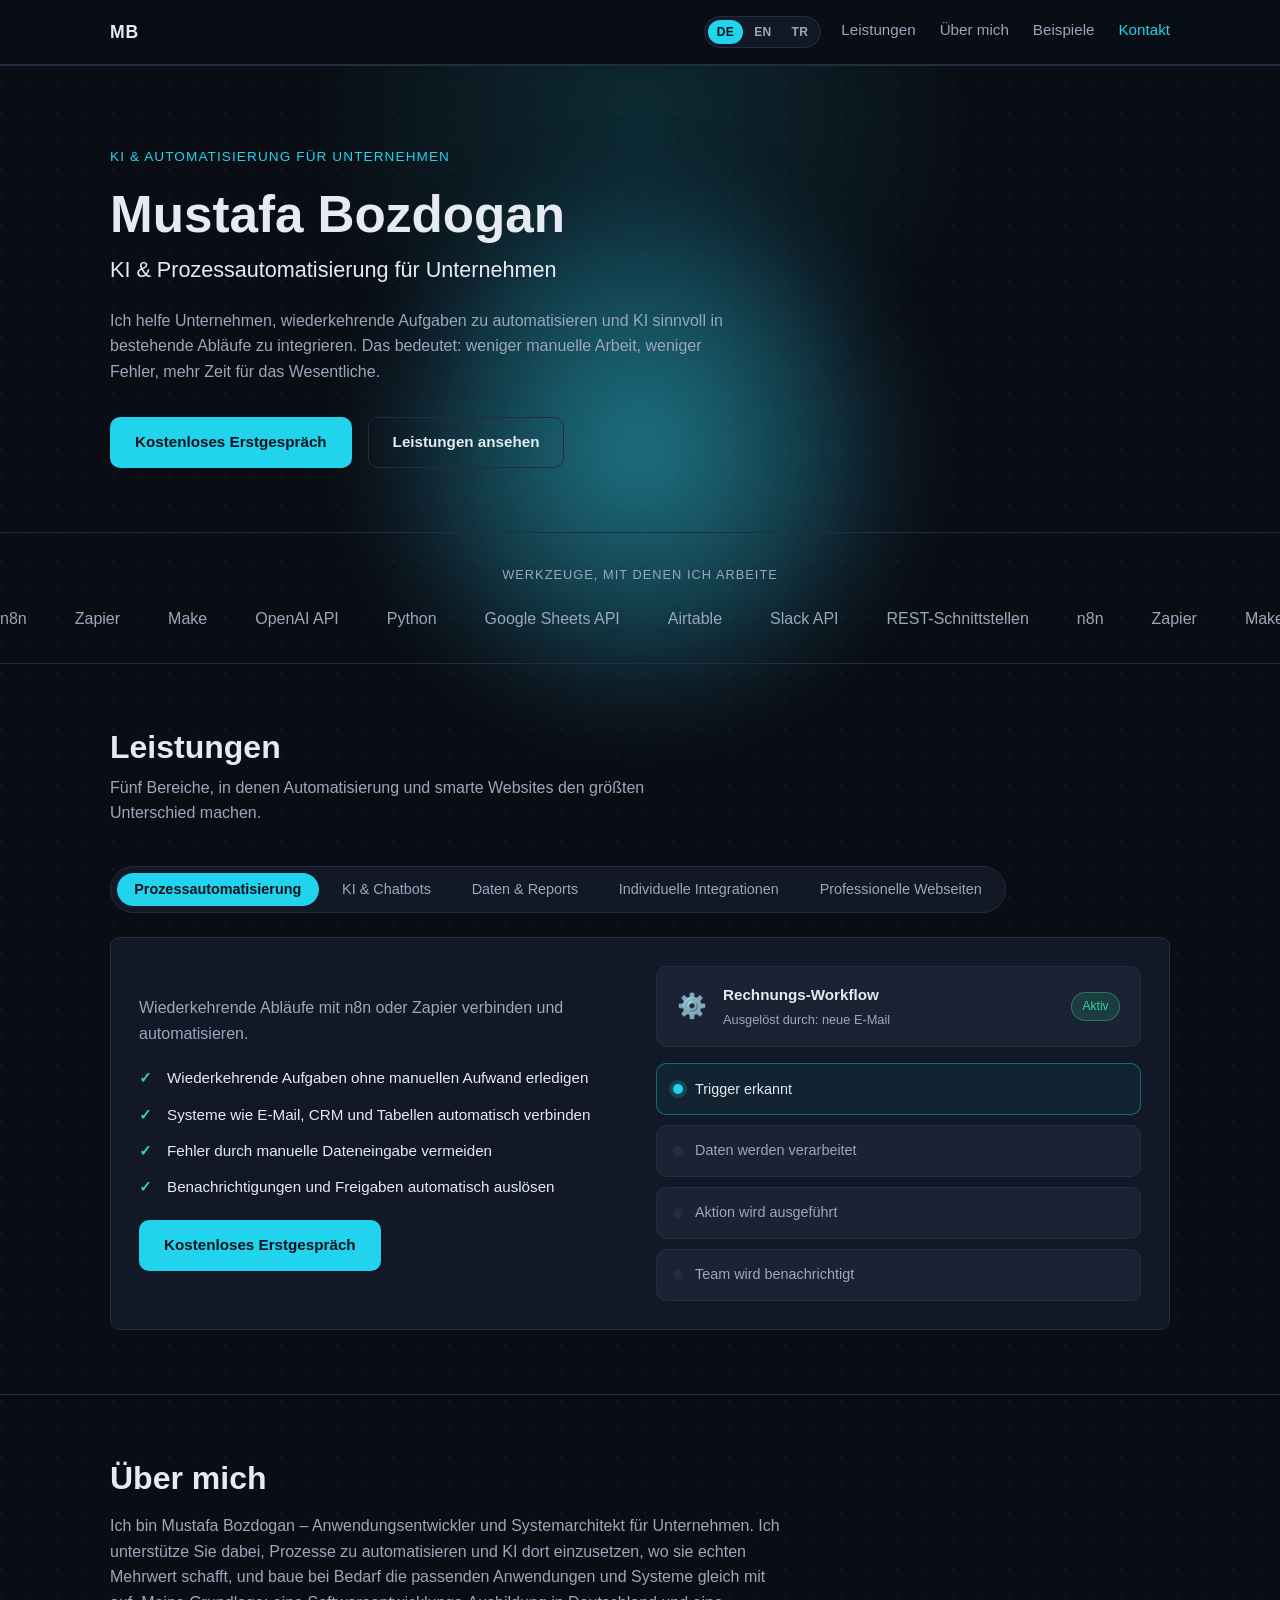
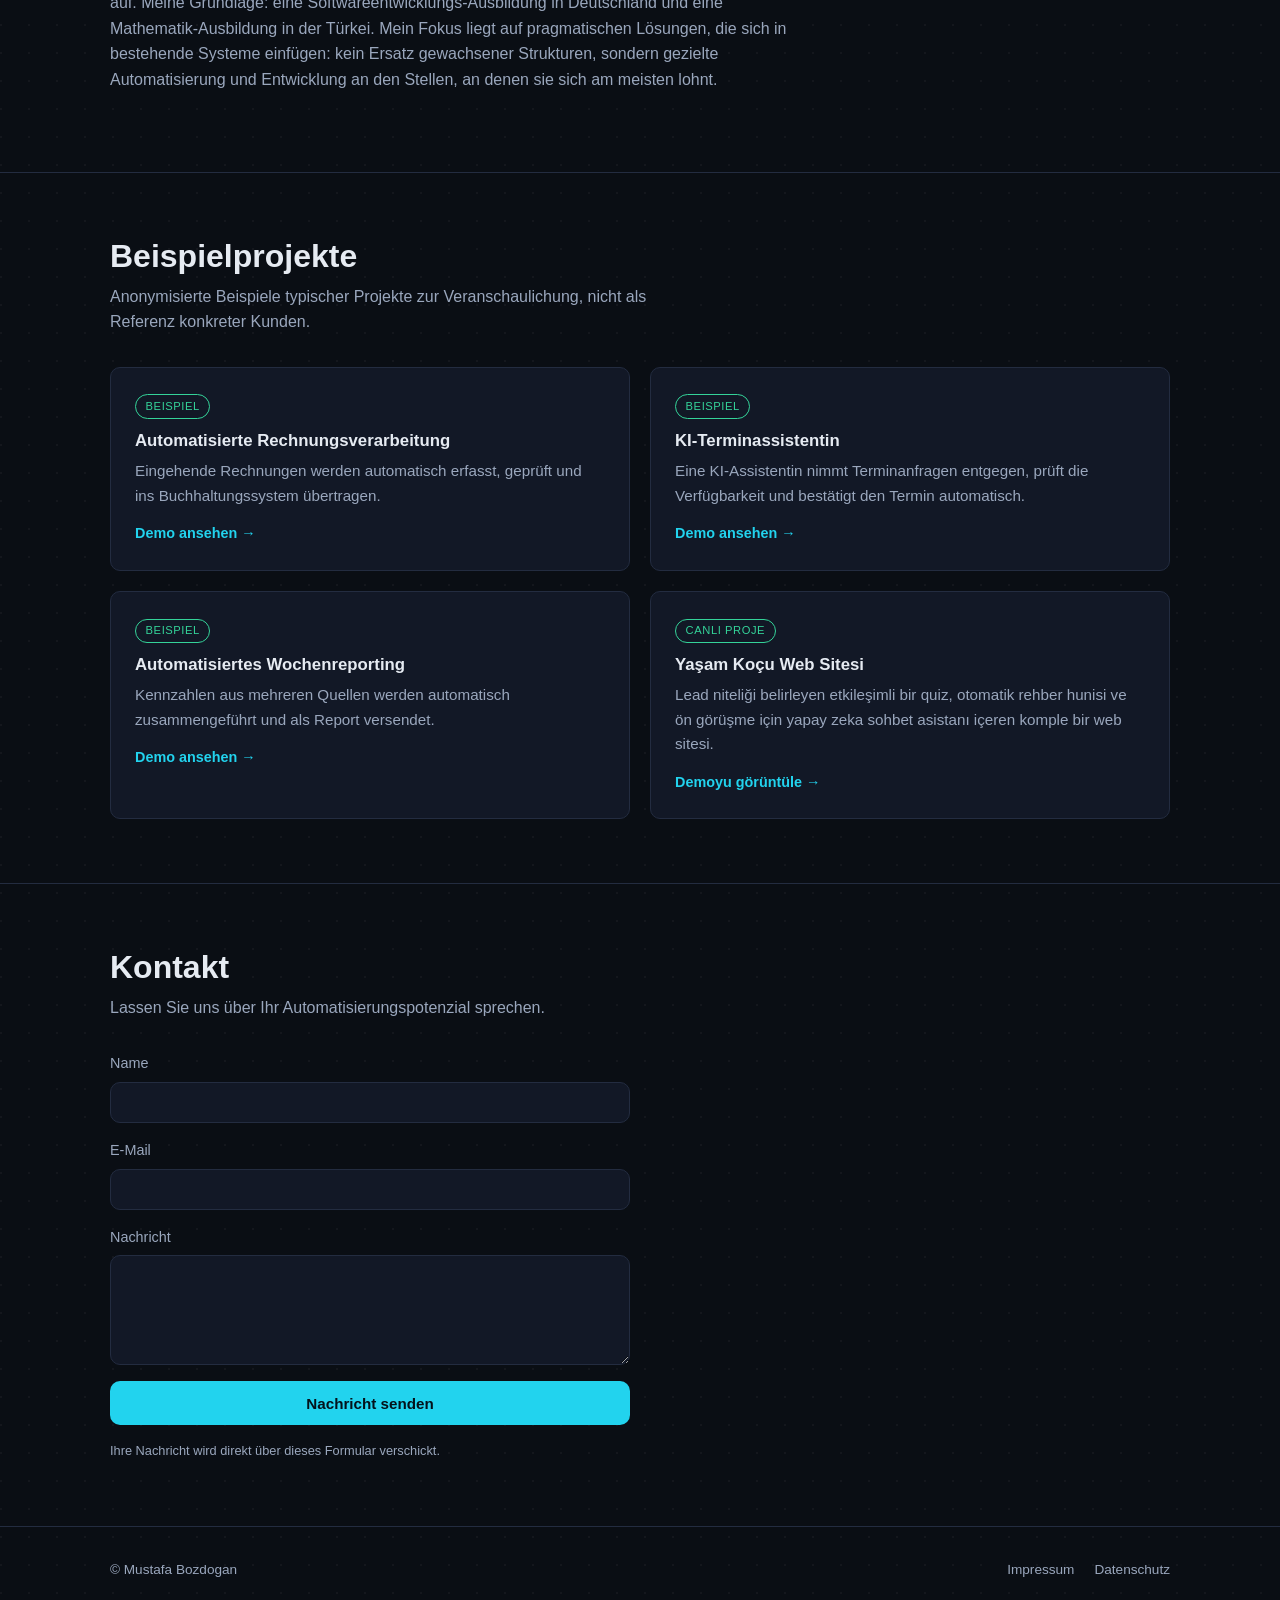
==== commit a13e7866: "Embed Gönül Erciyes site as a self-hosted demo instead of an external link Co-Authored-By: Claude So" ====
--- a/index.html
+++ b/index.html
@@ -289,7 +289,7 @@
             <span class="card-tag">Canlı Proje</span>
             <h3>Yaşam Koçu Web Sitesi</h3>
             <p>Lead niteliği belirleyen etkileşimli bir quiz, otomatik rehber hunisi ve ön görüşme için yapay zeka sohbet asistanı içeren komple bir web sitesi.</p>
-            <a class="card-demo-link" href="https://gonul-erciyes-site.vercel.app/#atolye" target="_blank" rel="noopener">Projeyi görüntüle →</a>
+            <a class="card-demo-link" href="demos/yasam-koclugu.html">Demoyu görüntüle →</a>
           </article>
         </div>
       </div>
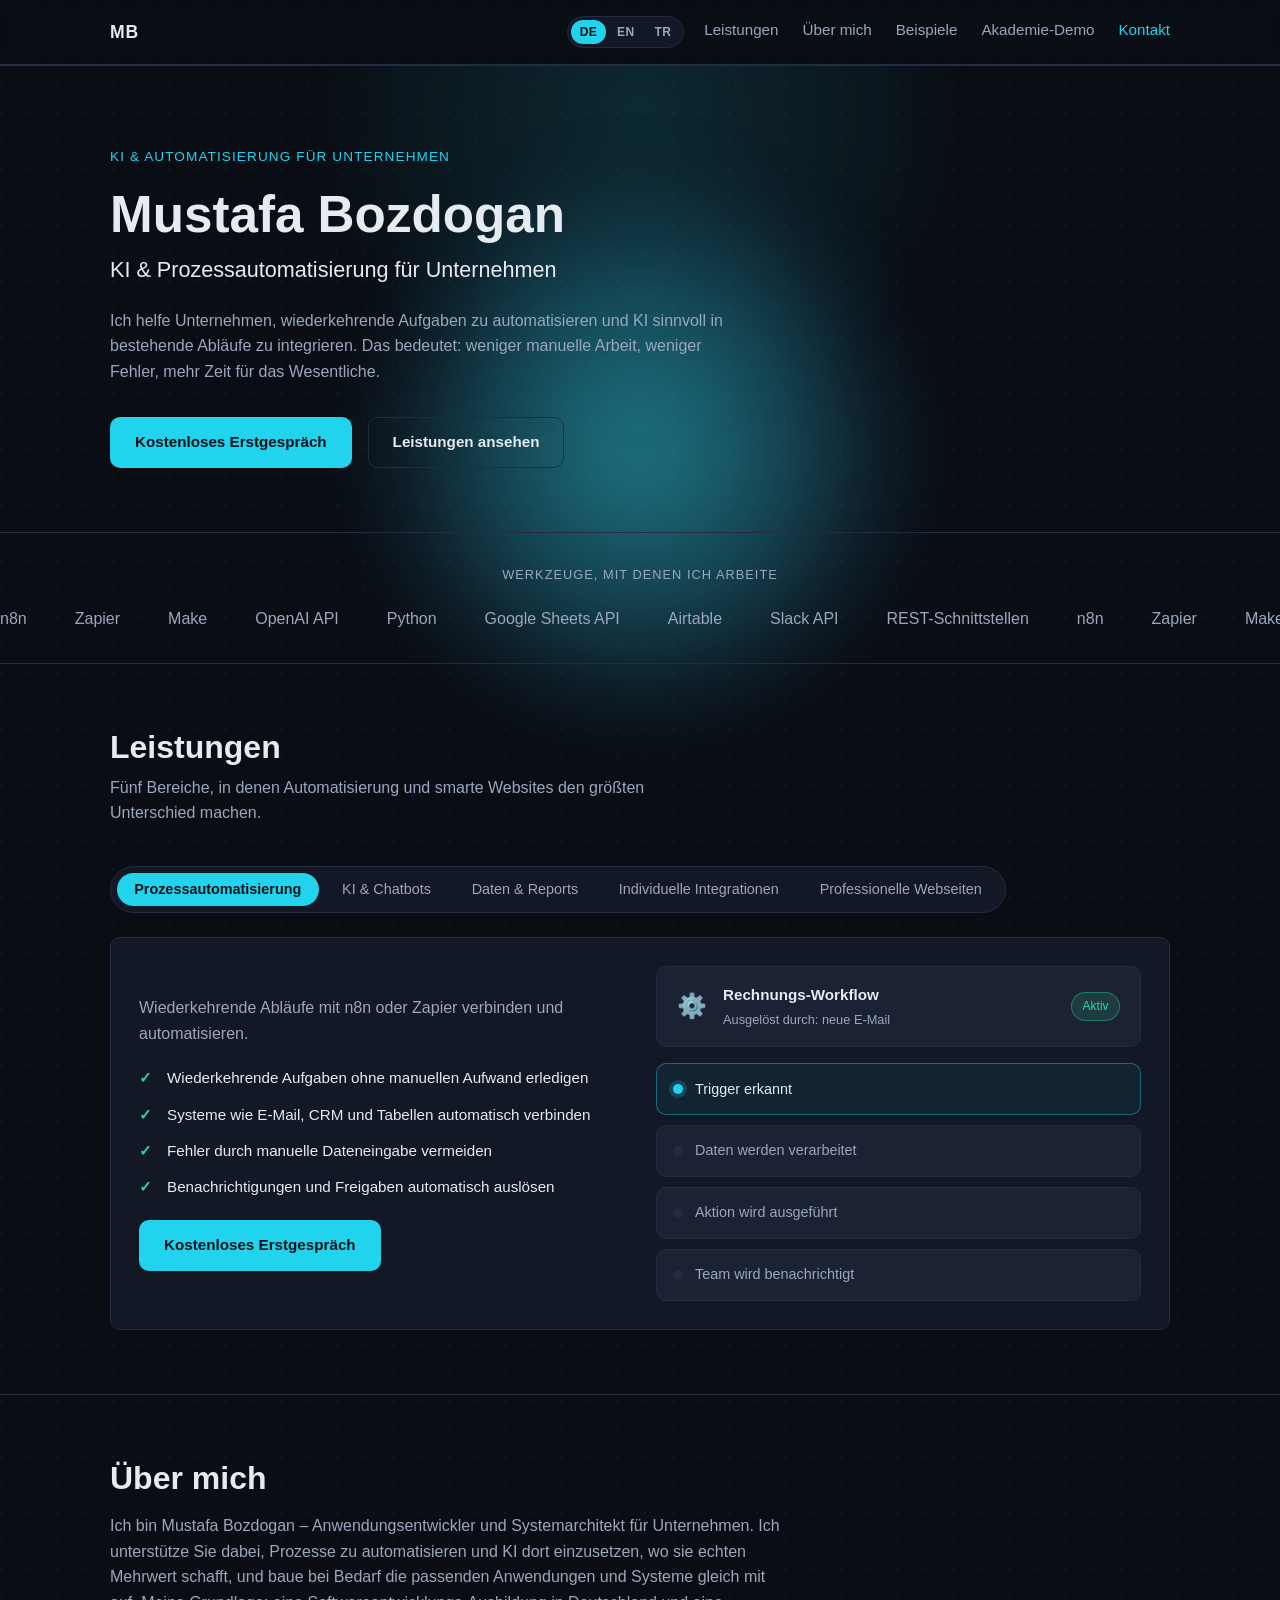
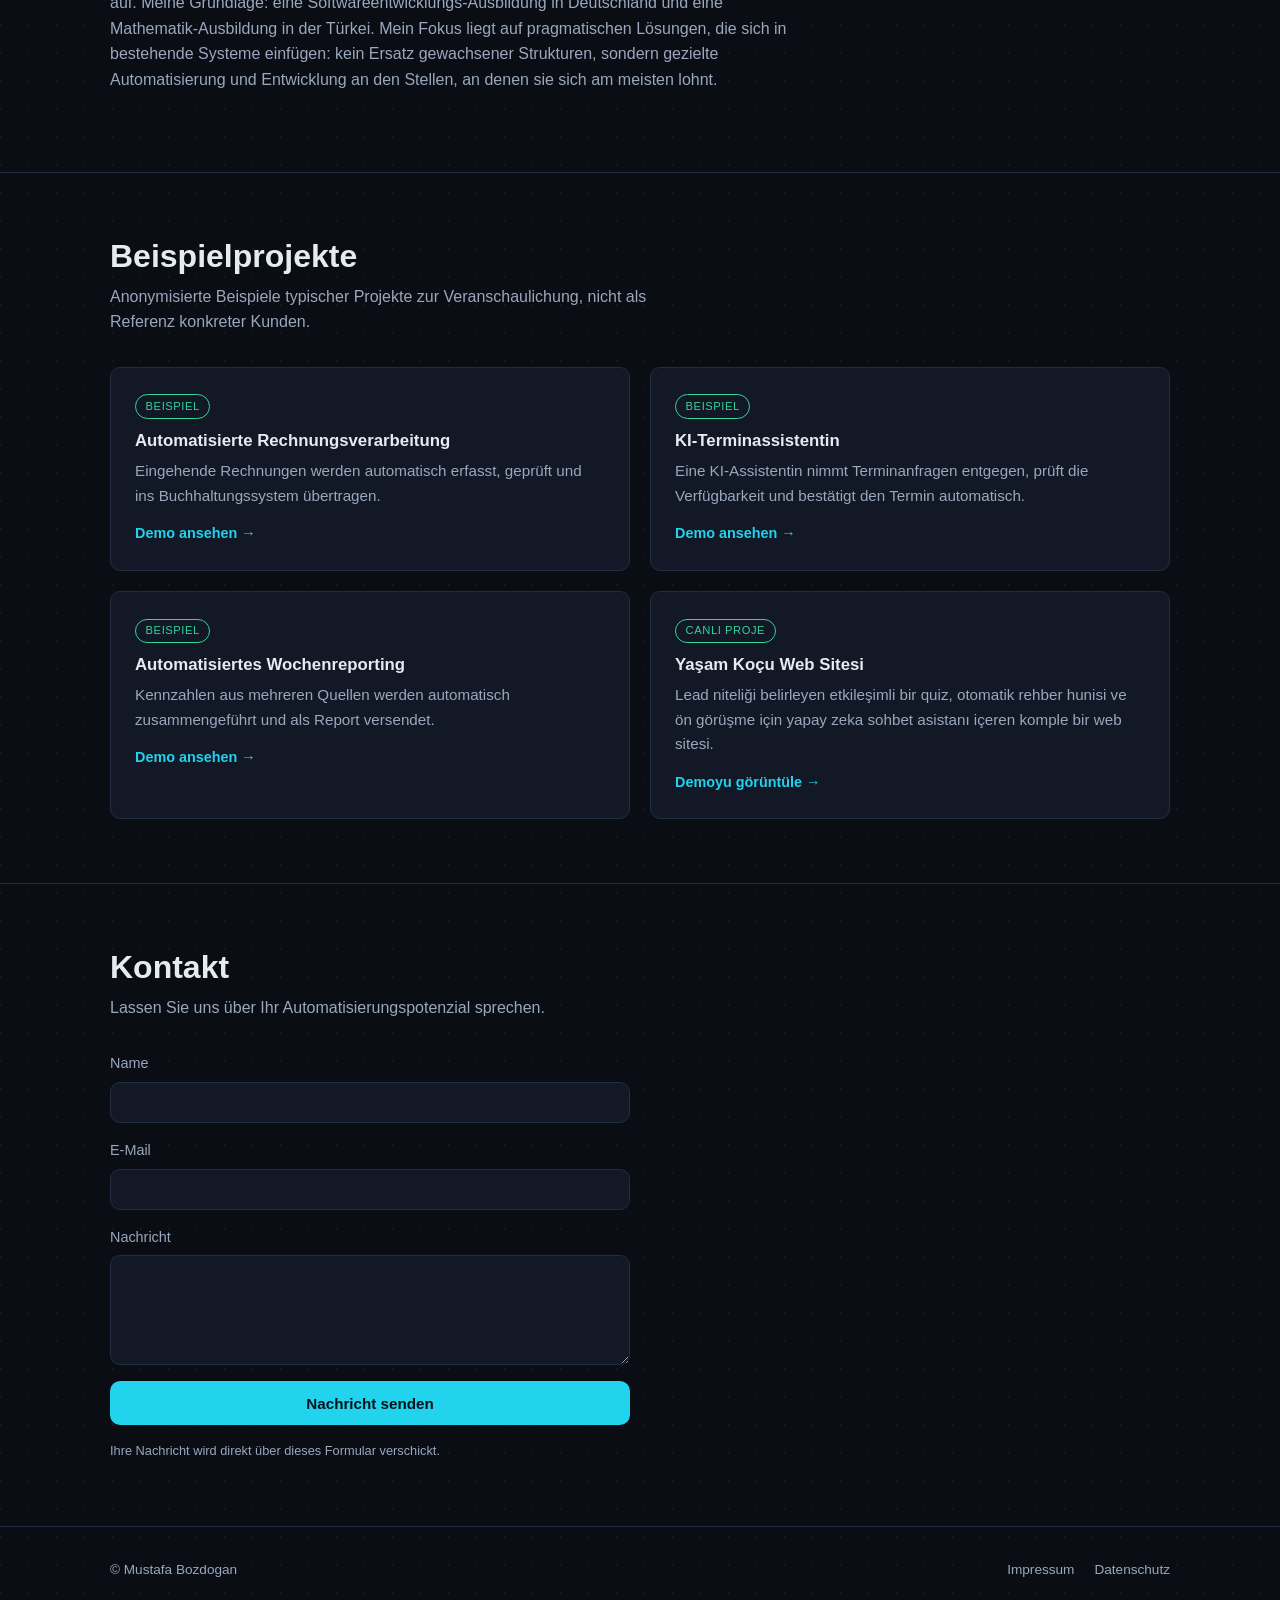
==== commit 67ee8d01: "Add Akademie-Demo nav link pointing to the akademi platform Co-Authored-By: Claude Sonnet 5 <noreply" ====
--- a/index.html
+++ b/index.html
@@ -27,6 +27,7 @@
           <a href="#services" data-i18n="nav.services">Leistungen</a>
           <a href="#about" data-i18n="nav.about">Über mich</a>
           <a href="#references" data-i18n="nav.references">Beispiele</a>
+          <a href="https://akademi-three-iota.vercel.app" target="_blank" rel="noopener" data-i18n="nav.academy">Akademie-Demo</a>
           <a href="#contact" class="nav-cta" data-i18n="nav.contact">Kontakt</a>
         </nav>
         <button class="nav-toggle" id="navToggle" aria-label="Menü öffnen" data-i18n-aria="nav.toggleLabel" aria-expanded="false" aria-controls="nav">
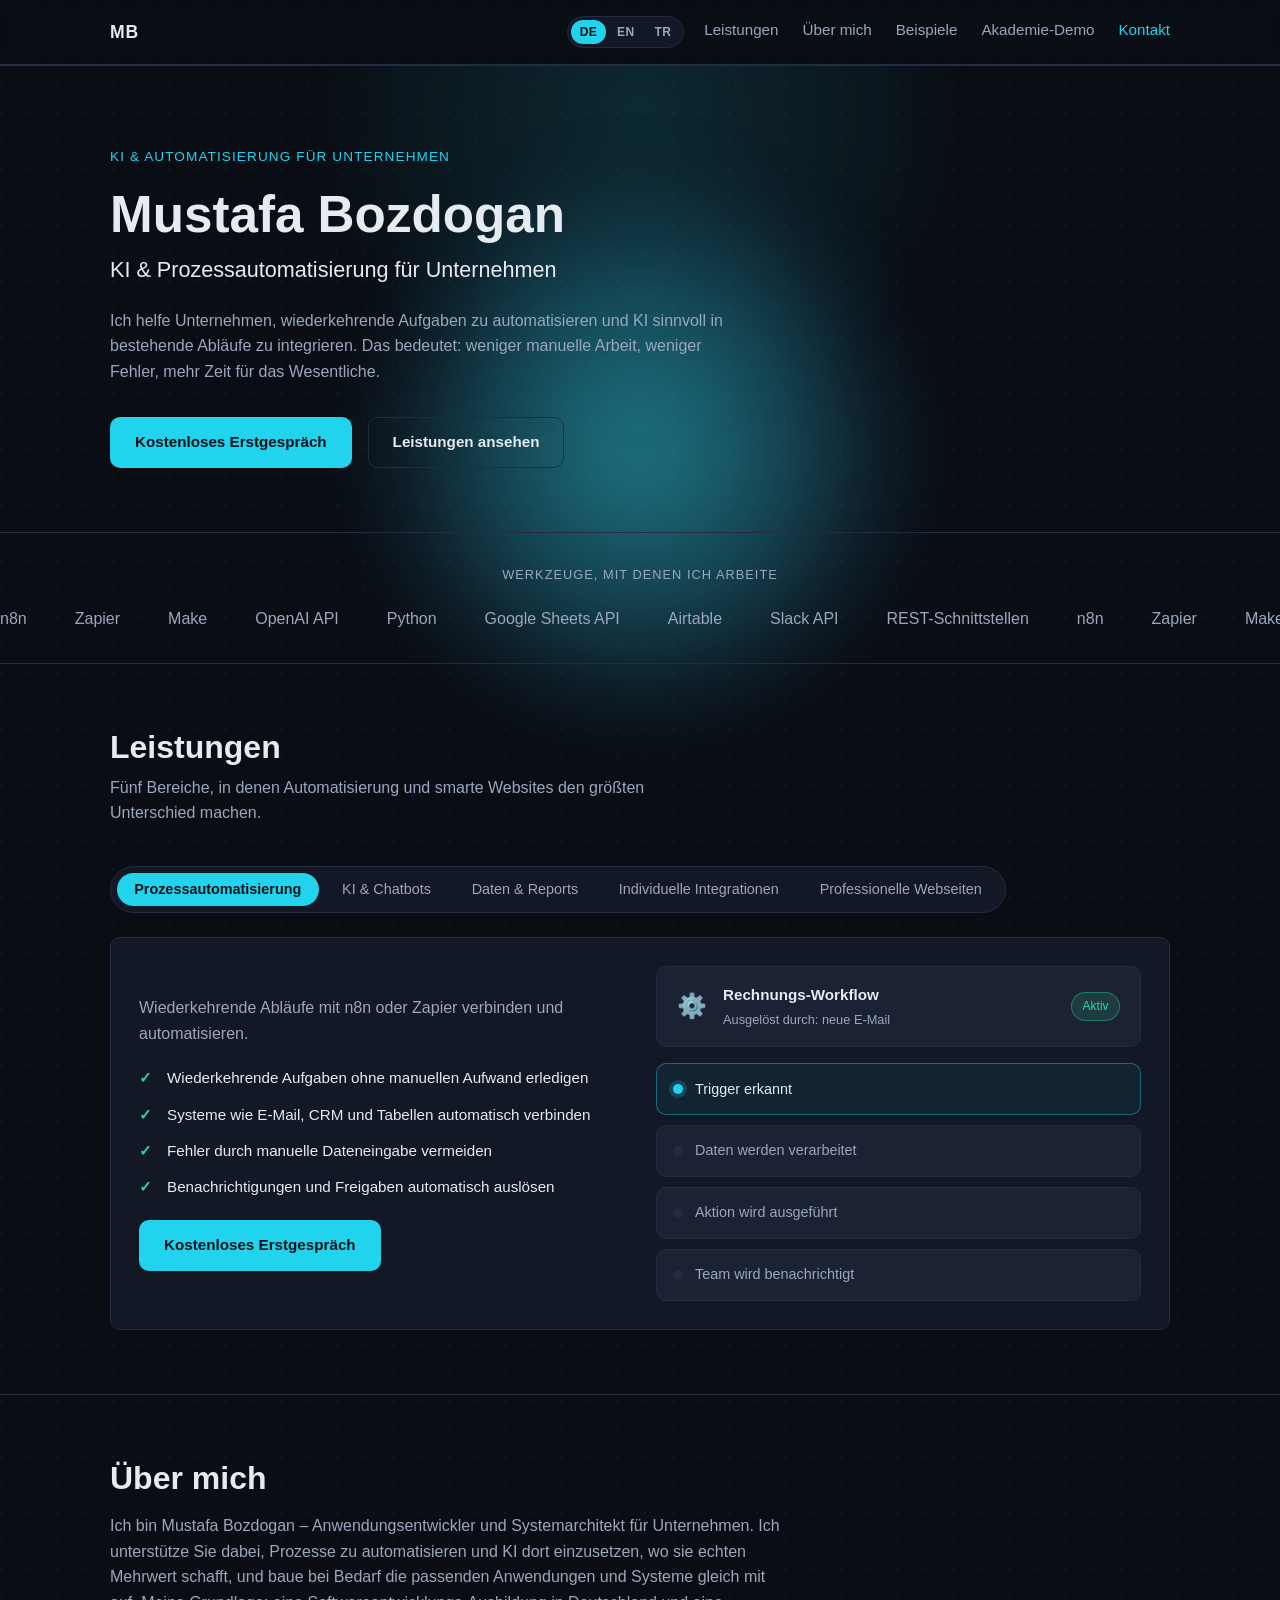
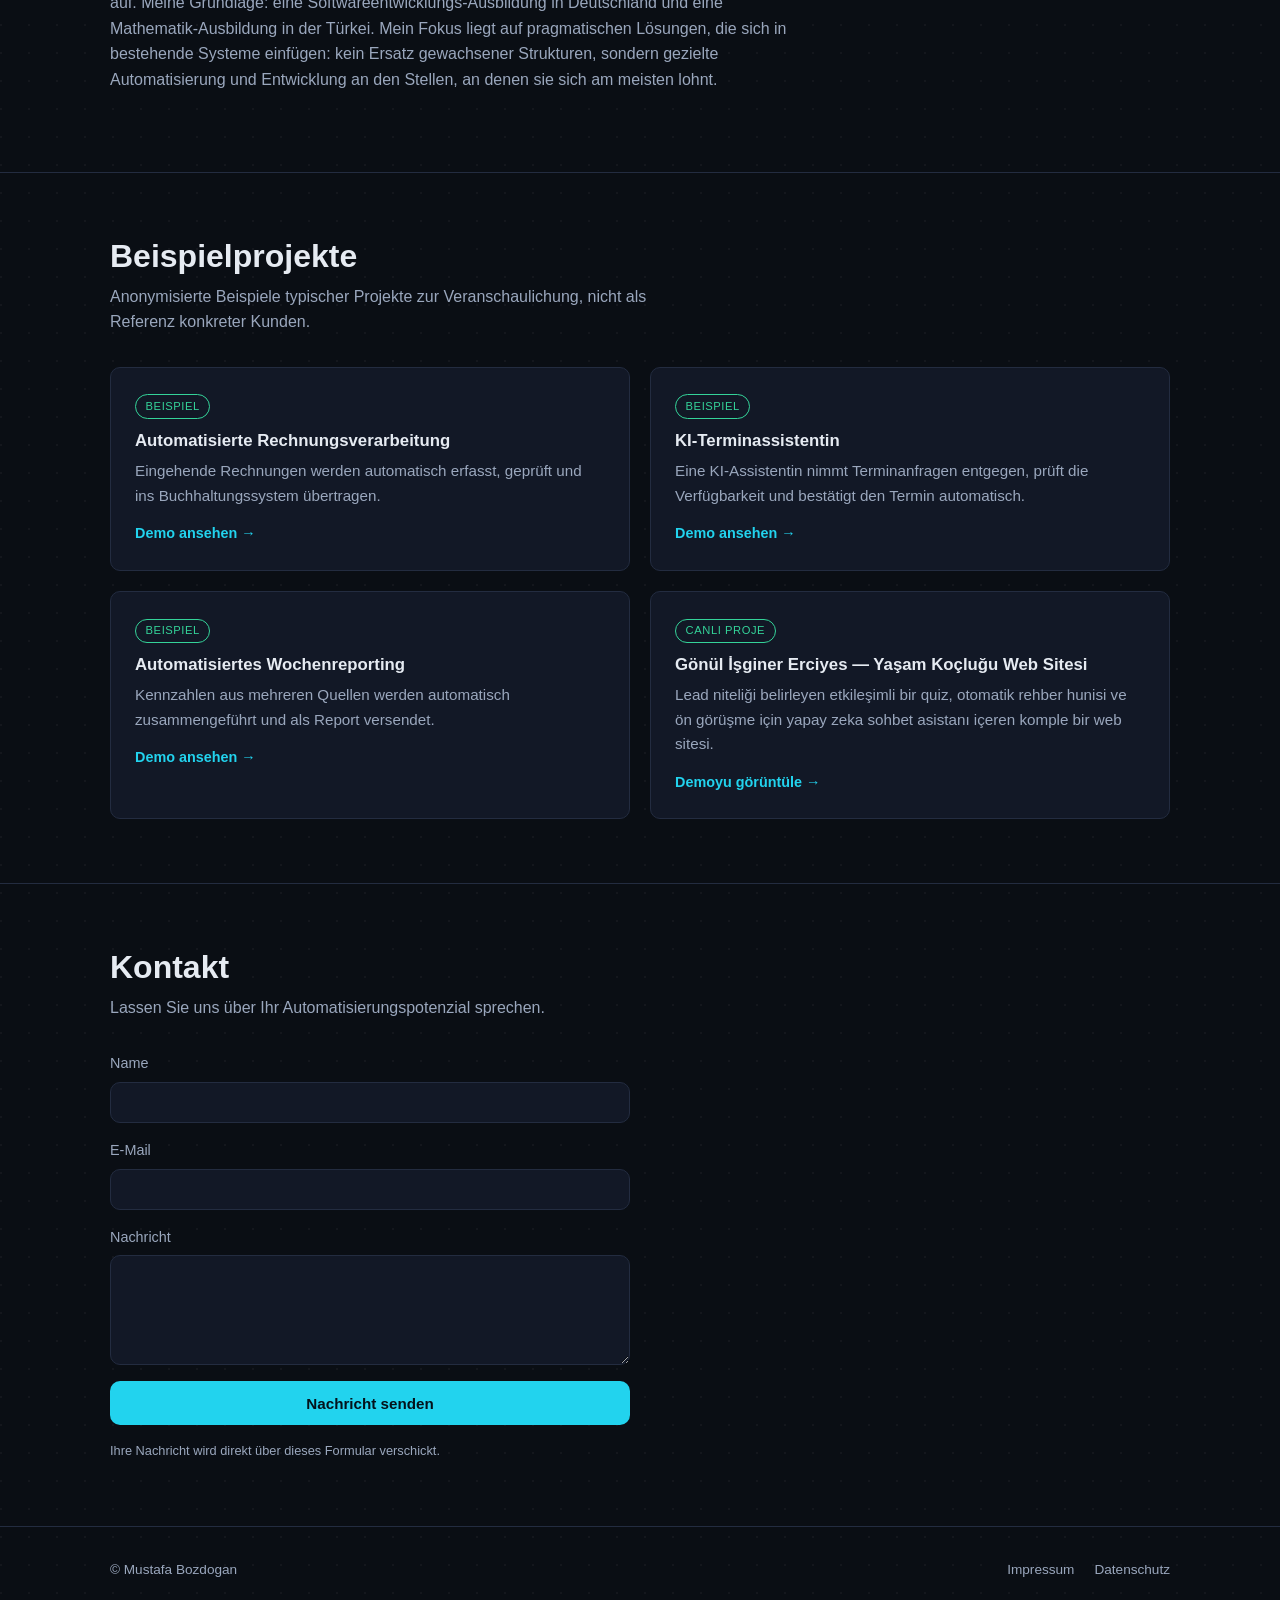
==== commit cd1838b5: "Give the coaching-site demo card its client's own name Co-Authored-By: Claude Sonnet 5 <noreply@anth" ====
--- a/index.html
+++ b/index.html
@@ -288,7 +288,7 @@
           </article>
           <article class="card reveal">
             <span class="card-tag">Canlı Proje</span>
-            <h3>Yaşam Koçu Web Sitesi</h3>
+            <h3>Gönül İşginer Erciyes — Yaşam Koçluğu Web Sitesi</h3>
             <p>Lead niteliği belirleyen etkileşimli bir quiz, otomatik rehber hunisi ve ön görüşme için yapay zeka sohbet asistanı içeren komple bir web sitesi.</p>
             <a class="card-demo-link" href="demos/yasam-koclugu.html">Demoyu görüntüle →</a>
           </article>
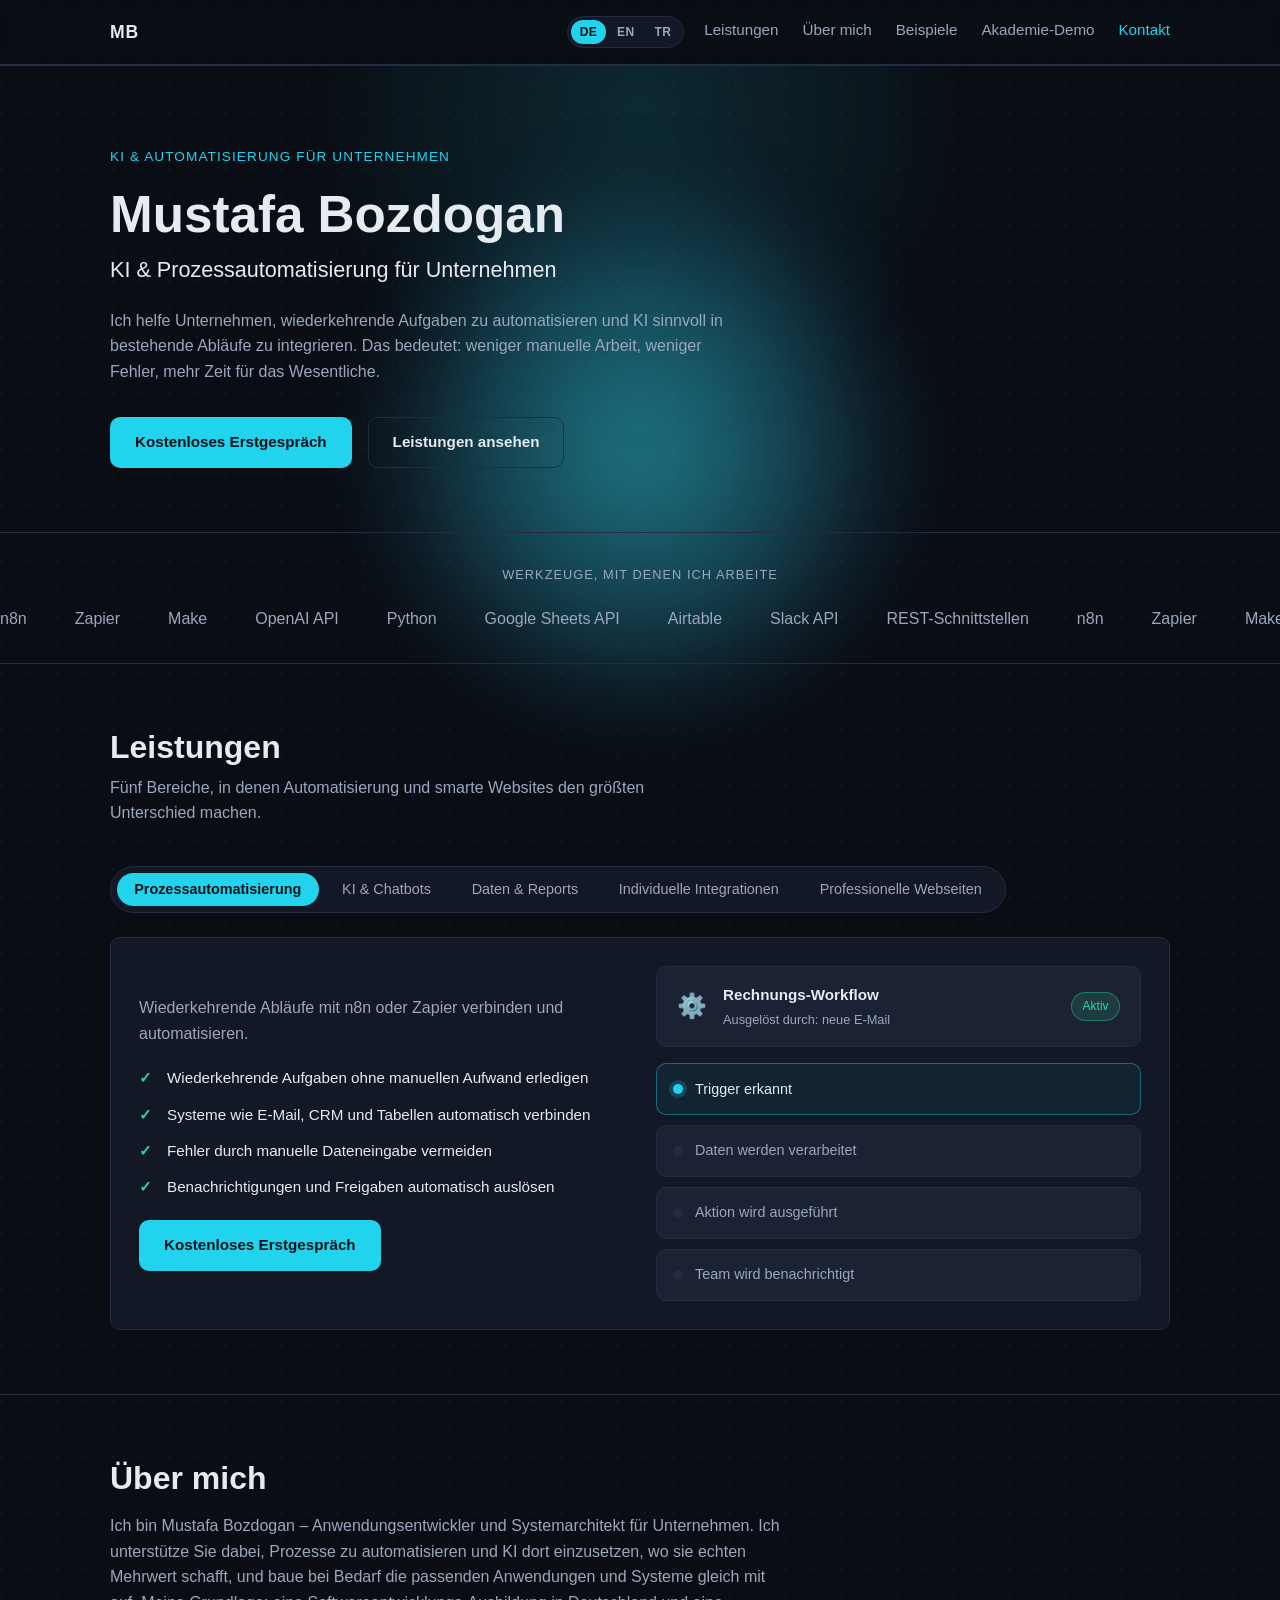
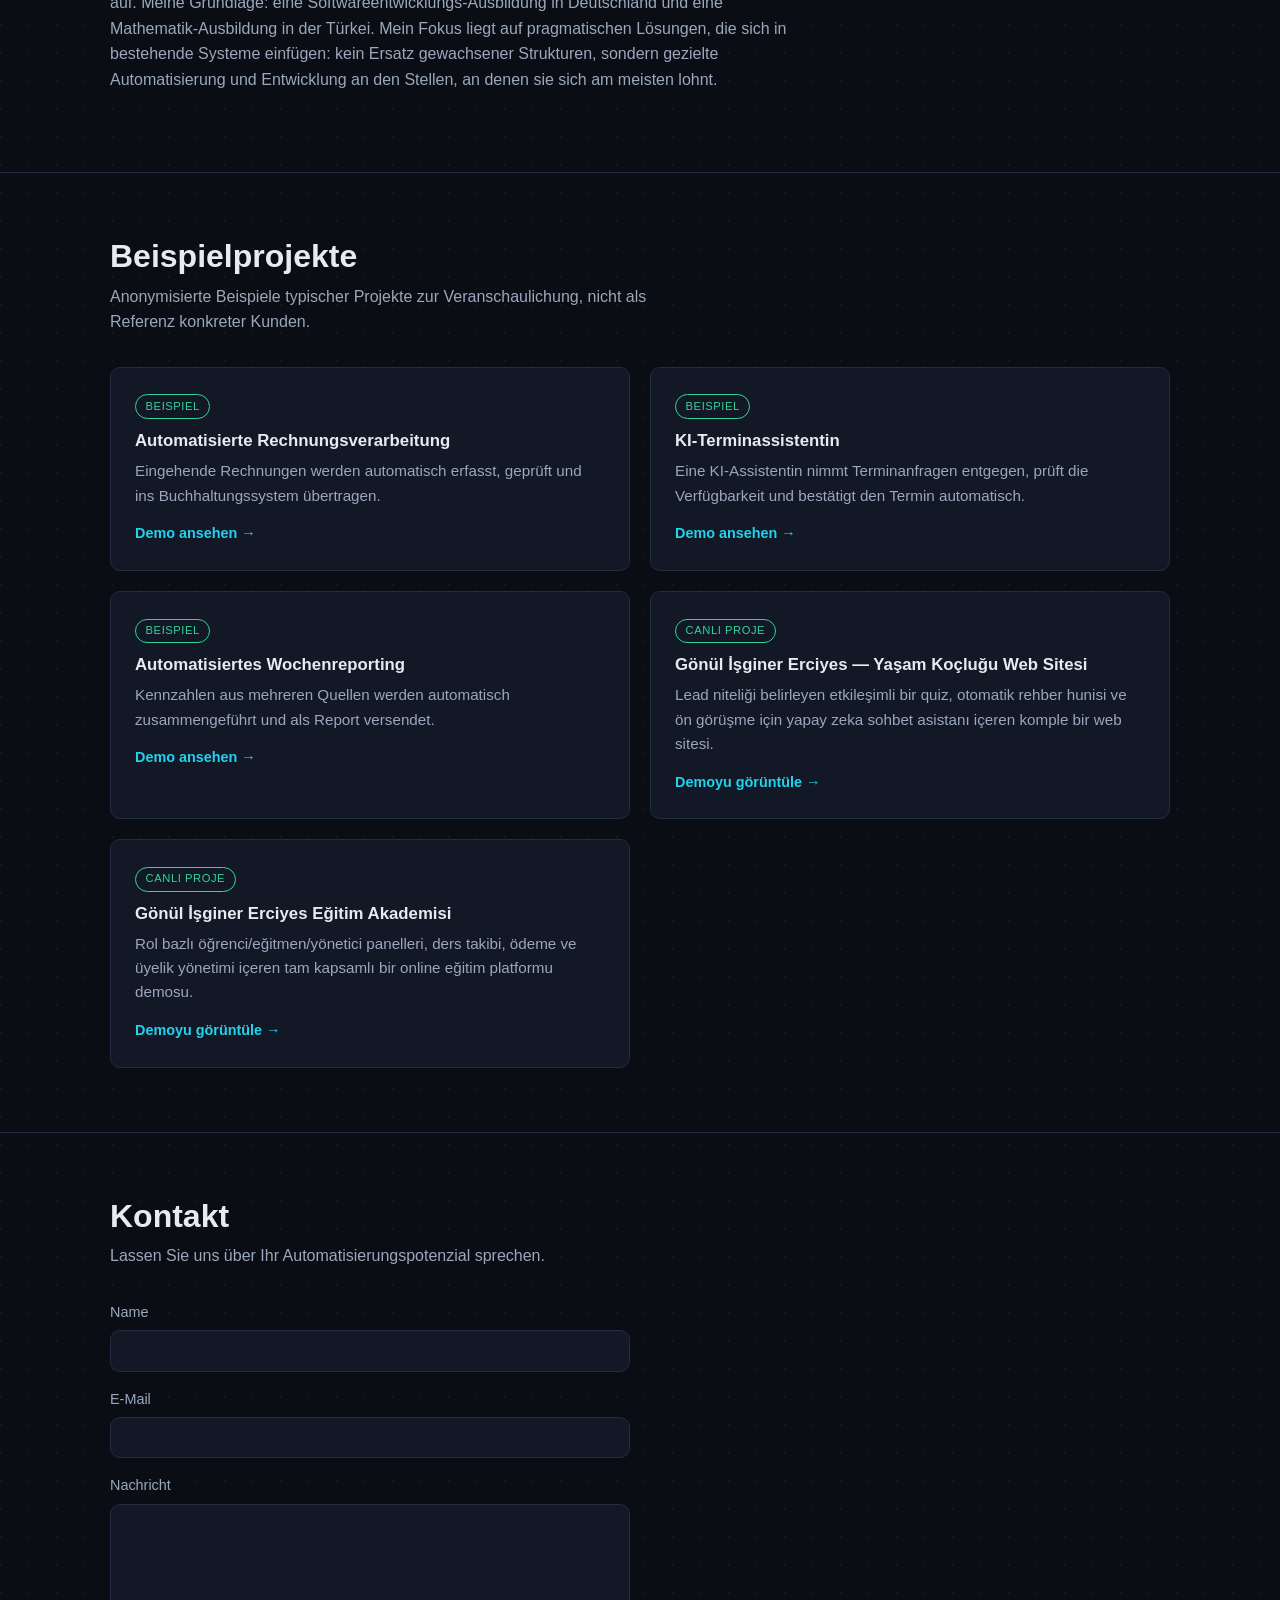
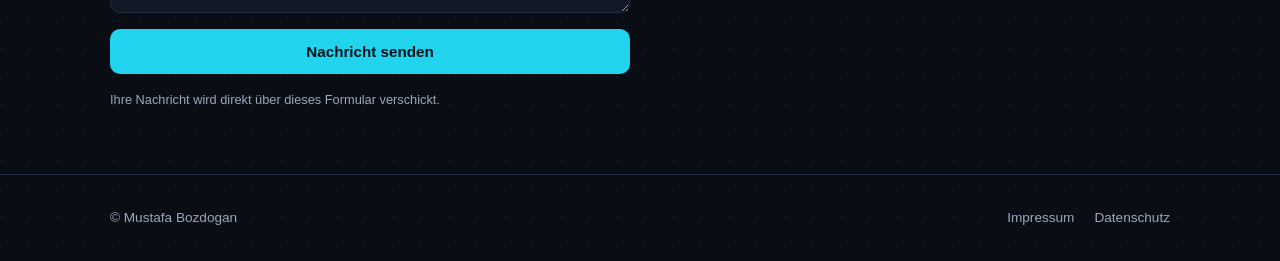
==== commit cda1c801: "Add akademi platform as a reference card Co-Authored-By: Claude Sonnet 5 <noreply@anthropic.com> Cla" ====
--- a/index.html
+++ b/index.html
@@ -3,10 +3,10 @@
 <head>
   <meta charset="UTF-8">
   <meta name="viewport" content="width=device-width, initial-scale=1.0">
-  <title>Mustafa Bozdogan — KI & Prozessautomatisierung für Unternehmen</title>
-  <meta name="description" content="Mustafa Bozdogan unterstützt Unternehmen bei der Automatisierung von Prozessen mit KI, n8n/Zapier-Workflows, Daten-Reporting und individuellen Software-Integrationen.">
-  <meta property="og:title" content="Mustafa Bozdogan — KI & Prozessautomatisierung für Unternehmen">
-  <meta property="og:description" content="KI- und Prozessautomatisierung für Unternehmen: Workflows, Chatbots, Reporting, individuelle Integrationen.">
+  <title>Mustafa Bozdoğan — İşletmeler İçin Otomasyon Sistemleri</title>
+  <meta name="description" content="Mustafa Bozdoğan, işletmelere yapay zeka ile süreç otomasyonu, n8n/Zapier iş akışları, veri raporlama ve özel yazılım entegrasyonları konusunda destek olur.">
+  <meta property="og:title" content="Mustafa Bozdoğan — İşletmeler İçin Otomasyon Sistemleri">
+  <meta property="og:description" content="İşletmeler için yapay zeka ve süreç otomasyonu: iş akışları, chatbotlar, raporlama, özel entegrasyonlar.">
   <meta property="og:type" content="website">
   <meta name="theme-color" content="#0a0e14">
   <link rel="icon" href="data:image/svg+xml,%3Csvg xmlns='http://www.w3.org/2000/svg' viewBox='0 0 64 64'%3E%3Crect width='64' height='64' rx='14' fill='%230a0e14'/%3E%3Ctext x='32' y='42' font-family='system-ui,sans-serif' font-size='26' font-weight='700' fill='%2322d3ee' text-anchor='middle'%3EMB%3C/text%3E%3C/svg%3E">
@@ -292,6 +292,12 @@
             <p>Lead niteliği belirleyen etkileşimli bir quiz, otomatik rehber hunisi ve ön görüşme için yapay zeka sohbet asistanı içeren komple bir web sitesi.</p>
             <a class="card-demo-link" href="demos/yasam-koclugu.html">Demoyu görüntüle →</a>
           </article>
+          <article class="card reveal">
+            <span class="card-tag">Canlı Proje</span>
+            <h3>Gönül İşginer Erciyes Eğitim Akademisi</h3>
+            <p>Rol bazlı öğrenci/eğitmen/yönetici panelleri, ders takibi, ödeme ve üyelik yönetimi içeren tam kapsamlı bir online eğitim platformu demosu.</p>
+            <a class="card-demo-link" href="https://akademi-three-iota.vercel.app" target="_blank" rel="noopener">Demoyu görüntüle →</a>
+          </article>
         </div>
       </div>
     </section>
